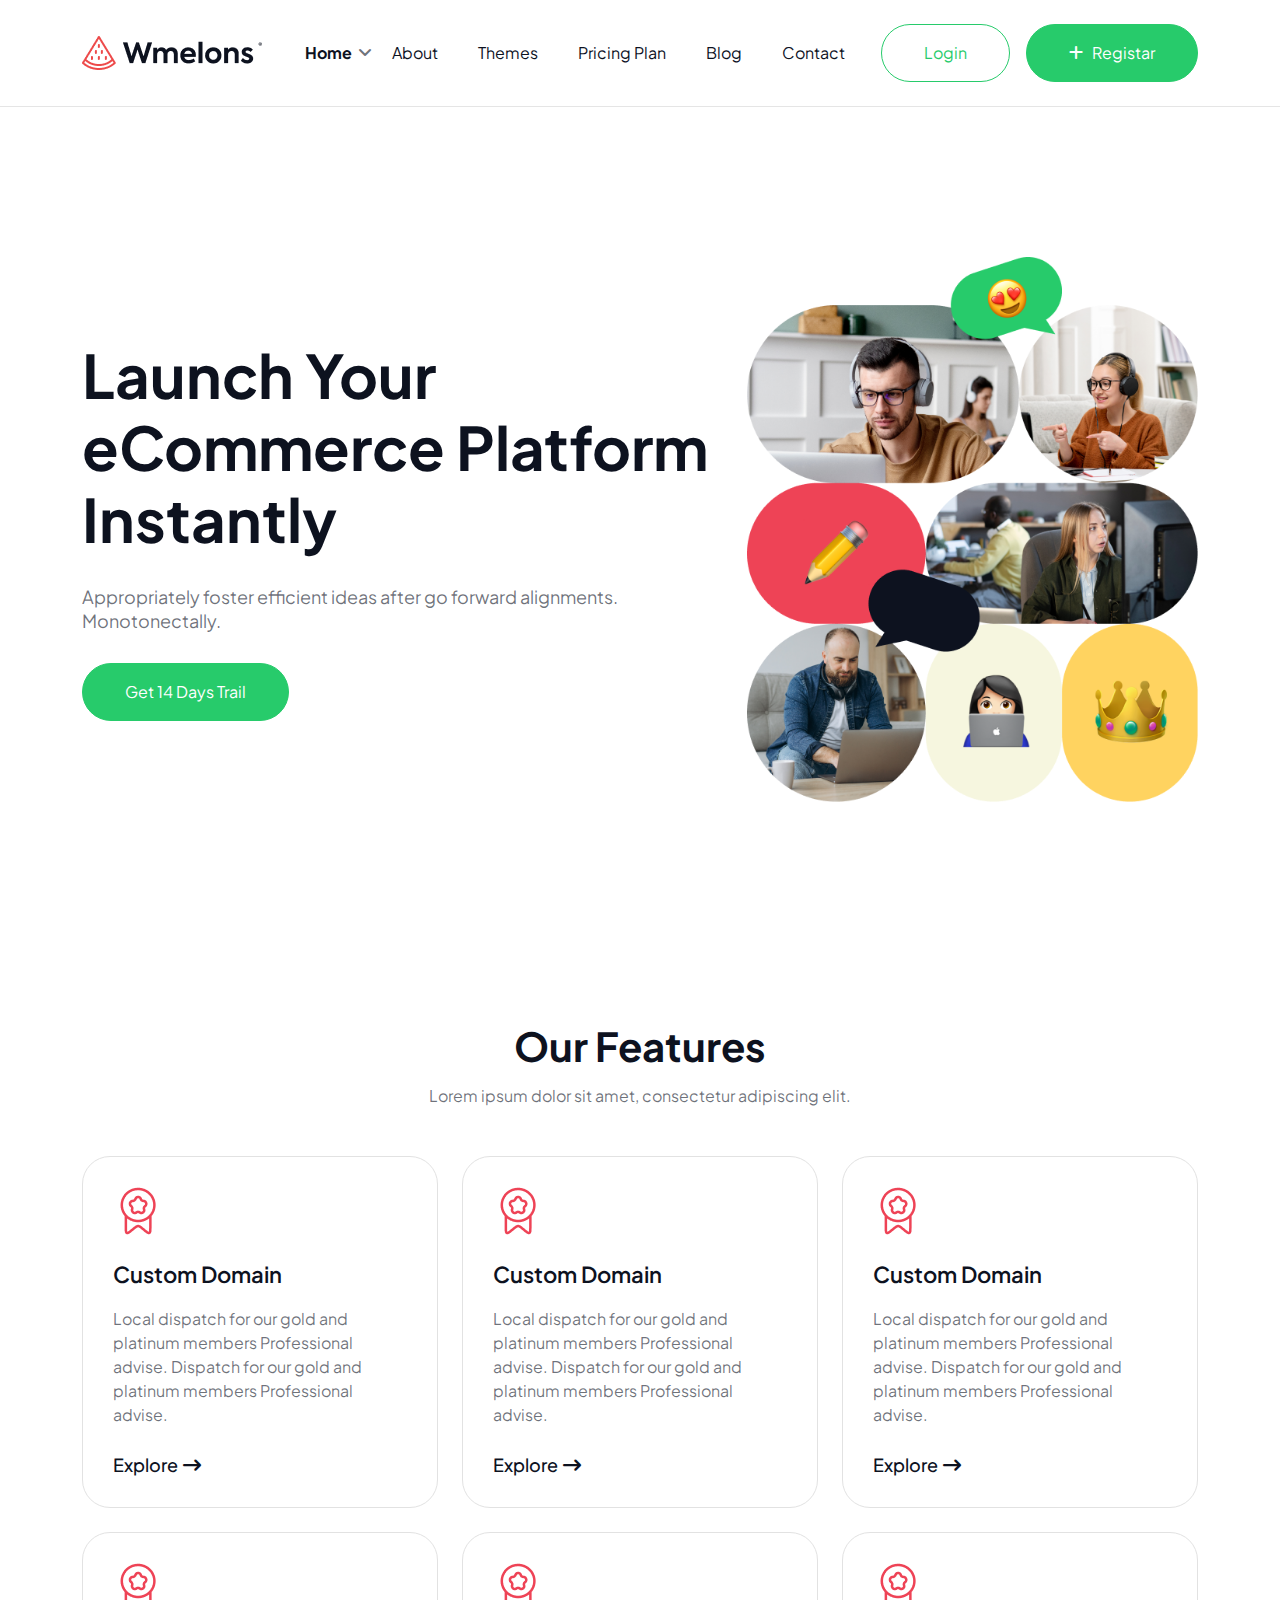
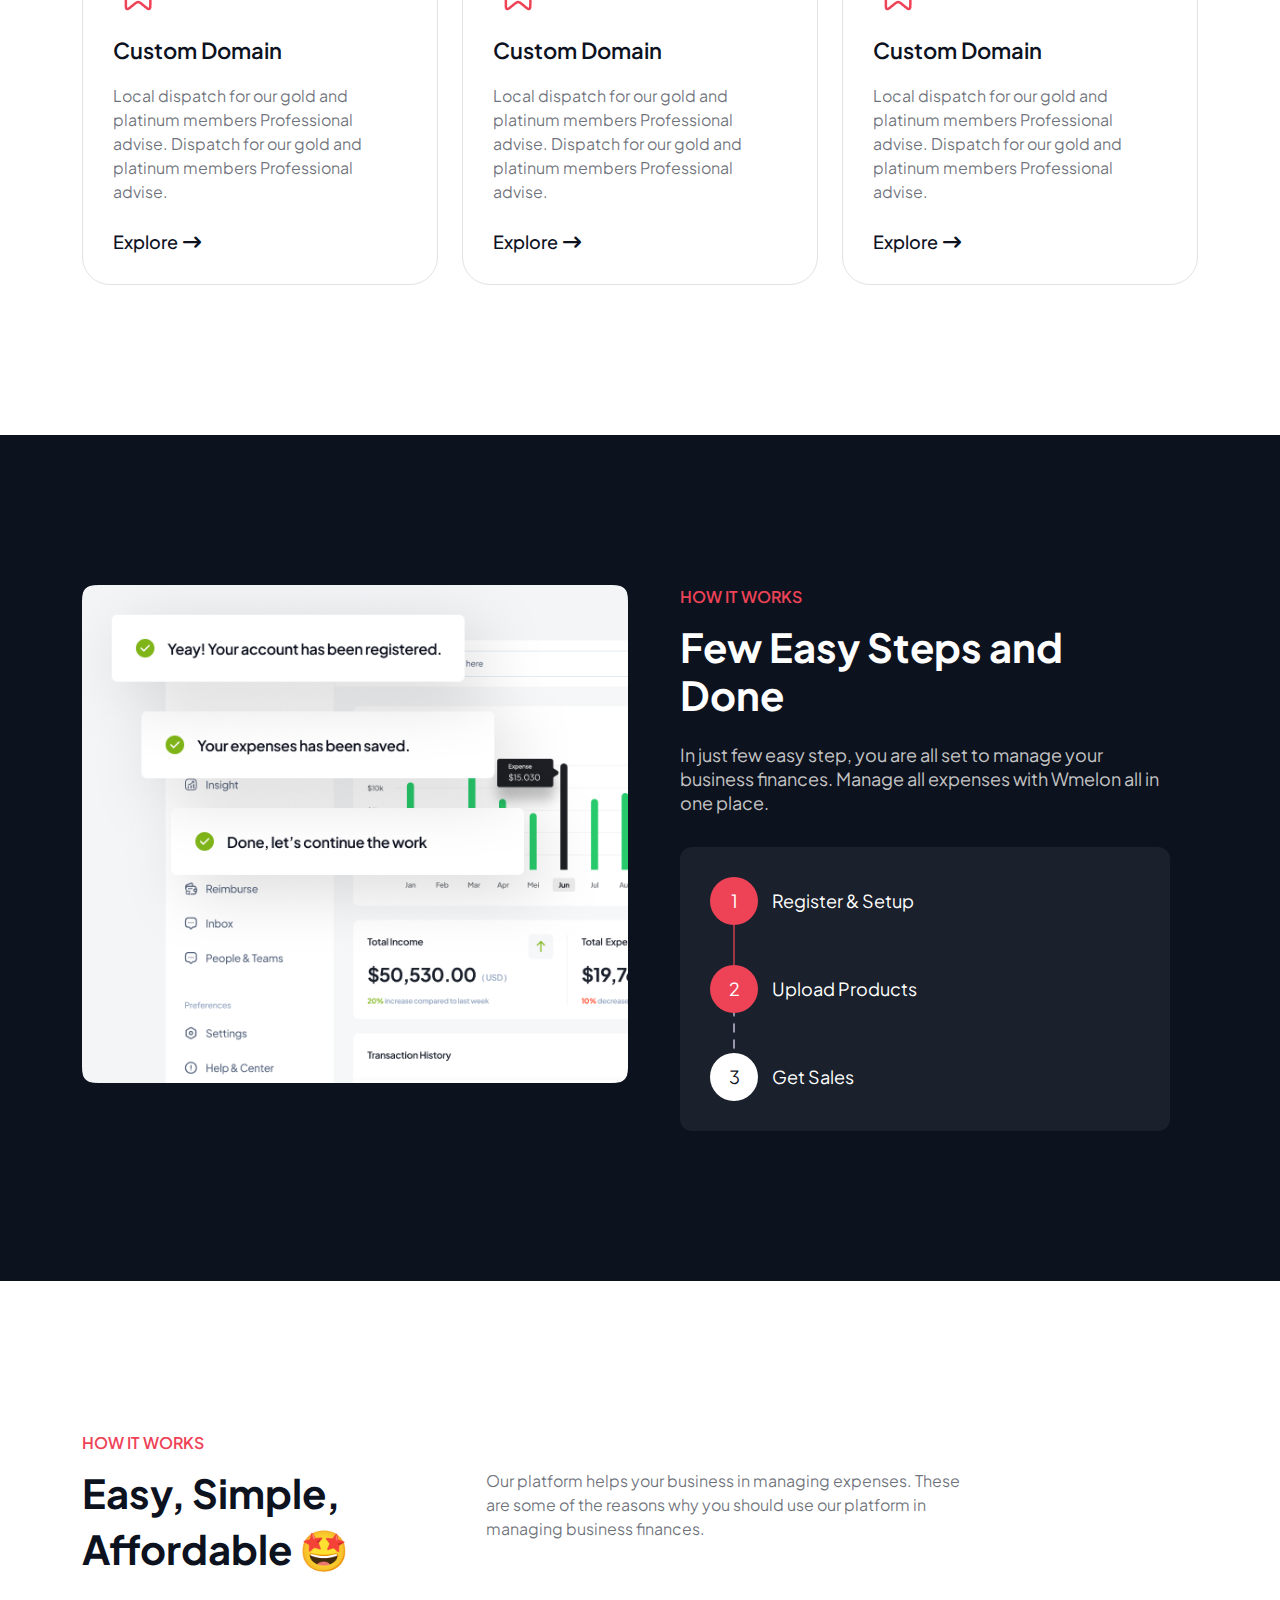
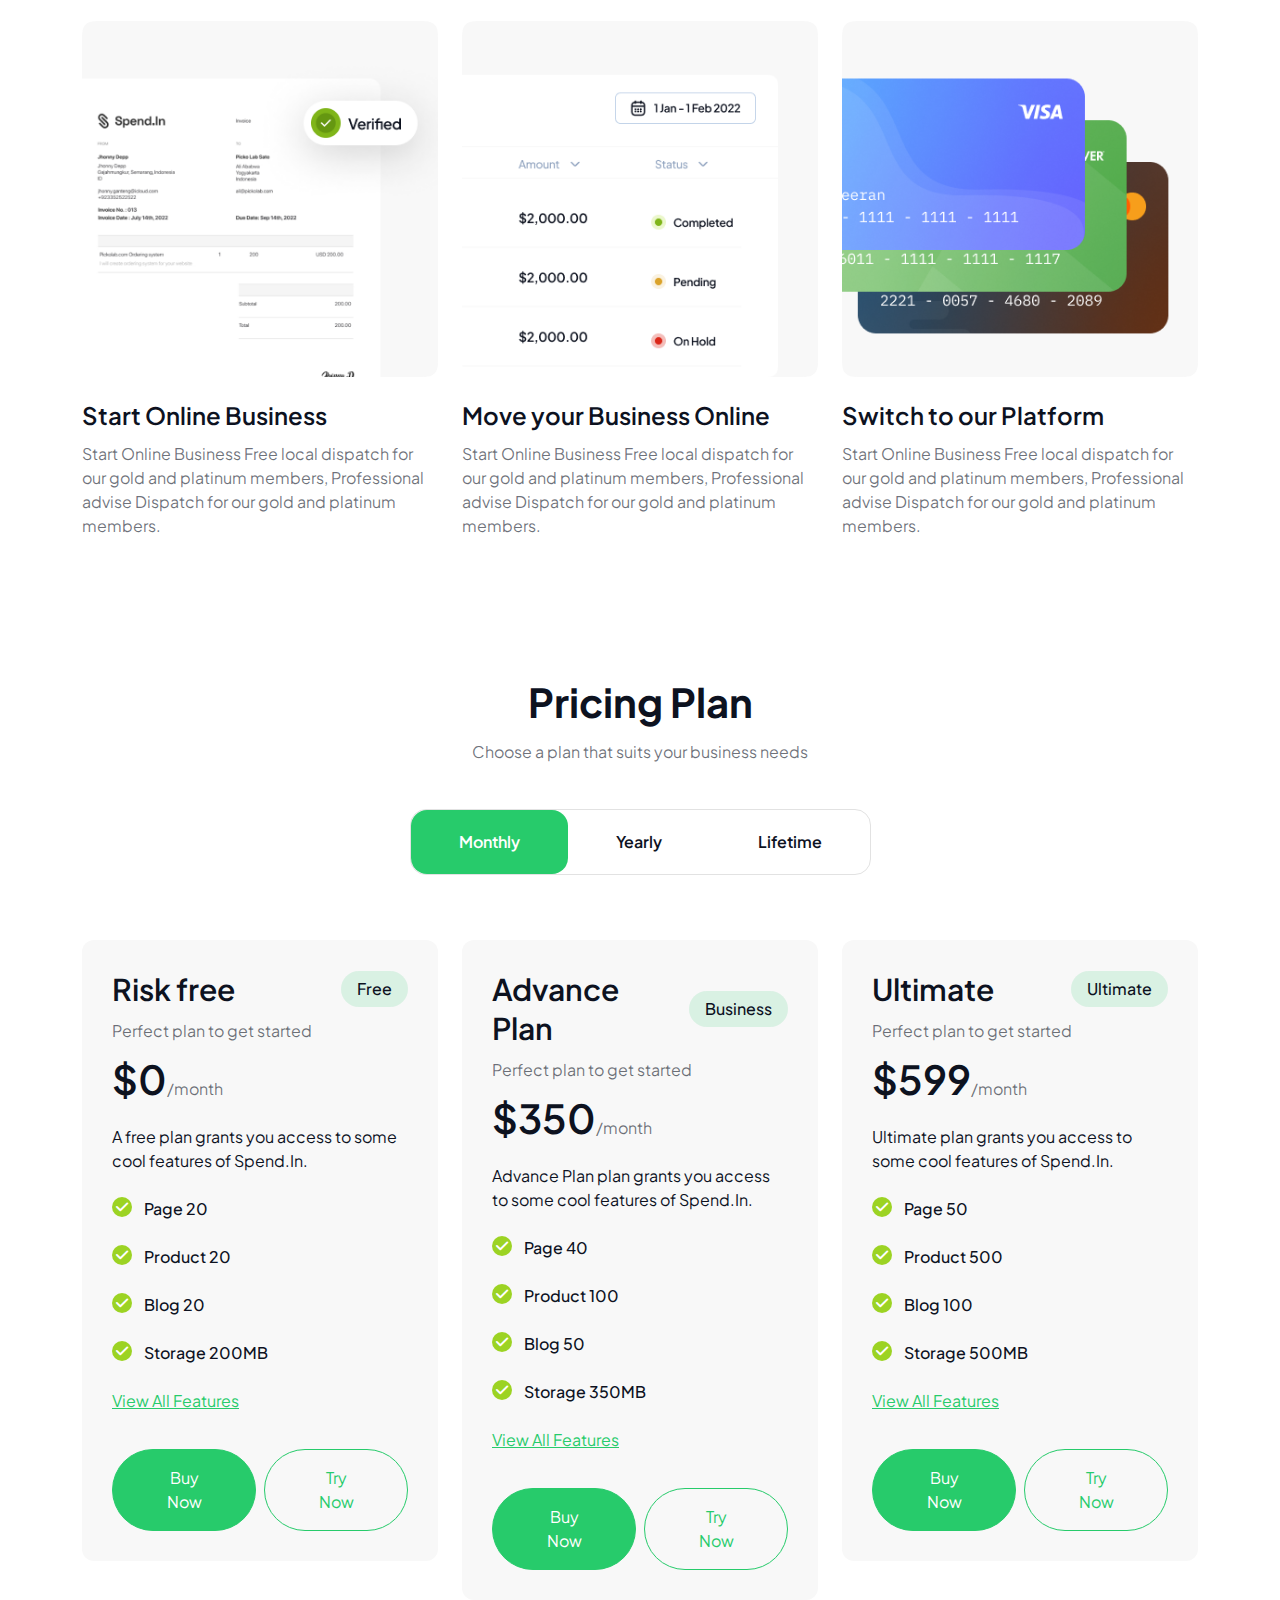
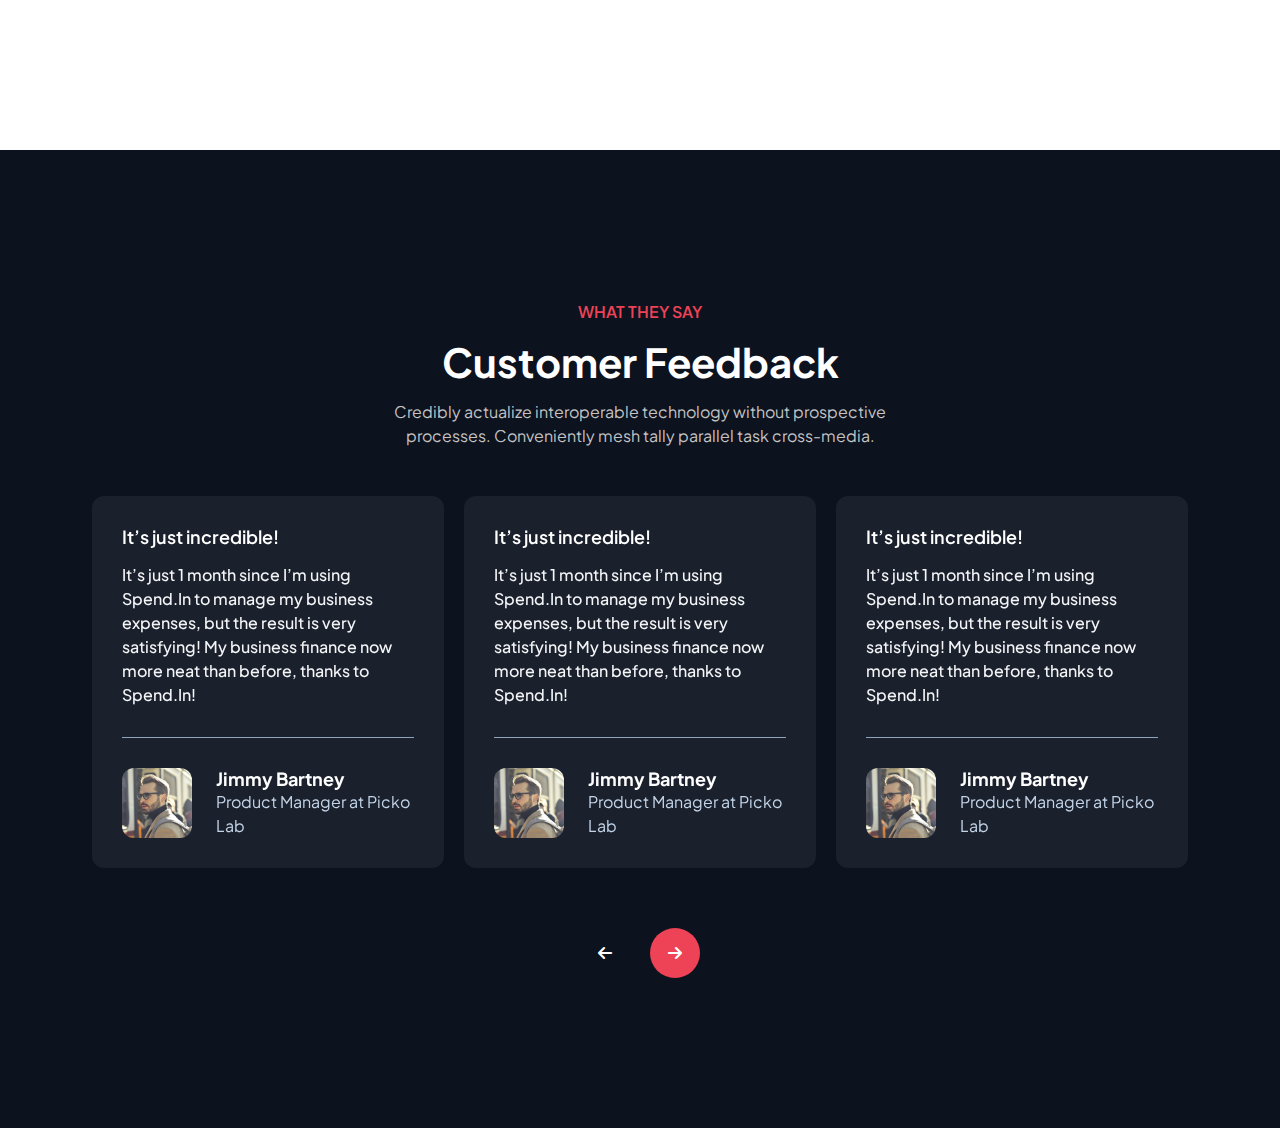
==== index.html @ 1a319421 "first commit" ====
<!DOCTYPE html>
<html lang="en">
<head>
    <meta charset="UTF-8">
    <meta name="viewport" content="width=device-width, initial-scale=1.0">
    <title>Wmelons</title>
    <link rel="shortcut icon" href="assets/images/favicon.png" type="image/x-icon">
    <!--Plugin file-->
    <link rel="stylesheet" href="./assets/css/plugin.css">
    <!-- Style Css File -->
    <link rel="stylesheet" href="./assets/css/style.css">
    <link rel="stylesheet" href="./assets/css/responsive.css">
</head>
<body>
    <header class="wmelons sticky-header">
        <nav class="navbar wmelons-navbar navbar-expand-lg">
            <div class="container custom-container gap-3">      
                <div class="logo-wraper">
                    <a href="javascript:void(0)" class="logo">
                        <img src="./assets/images/logo.png" alt="Wmelons">
                    </a>
                </div>
                <div class="responsive-mobile-menu ms-auto d-lg-none">
                    <button class="navbar-toggler bg-w" type="button" data-bs-toggle="collapse" data-bs-target="#listing-menu">
                        <span class="navbar-toggler-icon"></span>
                    </button>
                    <a href="javascript:void(0)" class="click-nav-right-icon">
                        <i class="fas fa-ellipsis-v"></i>
                    </a>
                </div>
                <div class="collapse navbar-collapse" id="listing-menu">
                    <ul class="navbar-nav ms-lg-auto mt-lg-0 text-center mt-5">
                        <li class="current-menu-item menu-item-has-children">
                            <a href="./index.html">Home</a>
                            <ul class="sub-menu">
                                <li class="">
                                    <a href="javascript:void(0)">Home1</a>
                                </li>
                                <li class="">
                                    <a href="javascript:void(0)">Home2</a>
                                </li>
                            </ul>
                        </li>             
                        <li class="">
                            <a href="./all-listing.html">About</a>
                        </li>
                        <li class="">
                            <a href="./single-blog.html">Themes</a>
                        </li>
                        <li class="">
                            <a href="./get-in-touch.html">Pricing Plan</a>
                        </li>
                        <li class="">
                            <a href="./get-in-touch.html">Blog</a>
                        </li>
                        <li class="">
                            <a href="./get-in-touch.html">Contact</a>
                        </li>
                    </ul>
                </div>
                <div class="navbar-right-content">
                    <div class="single-right-content">
                        <div class="navbar-right-flex d-flex gap-3">
                            <div class="navbar-right-btn-1">
                                <a href="./login.html" class="cmn-btn transparent-green-btn">Login</a>
                            </div>
                            <div class="navbar-right-btn-2">
                                <a href="./add-property.html" class="cmn-btn fill-btn"><span class="me-2"><i class="fa-solid fa-plus"></i></span>Registar</a>
                            </div>
                        </div>
                    </div>
                    <!-- <div class="after-login-content">
                        <div class="notification">
                            <svg width="24" height="24" viewBox="0 0 24 24" fill="none" xmlns="http://www.w3.org/2000/svg">
                                <path d="M12.0199 20.53C9.68987 20.53 7.35987 20.16 5.14987 19.42C4.30987 19.13 3.66987 18.54 3.38987 17.77C3.09987 17 3.19987 16.15 3.65987 15.39L4.80987 13.48C5.04987 13.08 5.26987 12.28 5.26987 11.81V8.92C5.26987 5.2 8.29987 2.17 12.0199 2.17C15.7399 2.17 18.7699 5.2 18.7699 8.92V11.81C18.7699 12.27 18.9899 13.08 19.2299 13.49L20.3699 15.39C20.7999 16.11 20.8799 16.98 20.5899 17.77C20.2999 18.56 19.6699 19.16 18.8799 19.42C16.6799 20.16 14.3499 20.53 12.0199 20.53ZM12.0199 3.67C9.12987 3.67 6.76987 6.02 6.76987 8.92V11.81C6.76987 12.54 6.46987 13.62 6.09987 14.25L4.94987 16.16C4.72987 16.53 4.66987 16.92 4.79987 17.25C4.91987 17.59 5.21987 17.85 5.62987 17.99C9.80987 19.39 14.2399 19.39 18.4199 17.99C18.7799 17.87 19.0599 17.6 19.1899 17.24C19.3199 16.88 19.2899 16.49 19.0899 16.16L17.9399 14.25C17.5599 13.6 17.2699 12.53 17.2699 11.8V8.92C17.2699 6.02 14.9199 3.67 12.0199 3.67Z" fill="#344054"/>
                                <path d="M13.8796 3.93999C13.8096 3.93999 13.7396 3.92999 13.6696 3.90999C13.3796 3.82999 13.0996 3.76999 12.8296 3.72999C11.9796 3.61999 11.1596 3.67999 10.3896 3.90999C10.1096 3.99999 9.80963 3.90999 9.61963 3.69999C9.42963 3.48999 9.36963 3.18999 9.47963 2.91999C9.88963 1.86999 10.8896 1.17999 12.0296 1.17999C13.1696 1.17999 14.1696 1.85999 14.5796 2.91999C14.6796 3.18999 14.6296 3.48999 14.4396 3.69999C14.2896 3.85999 14.0796 3.93999 13.8796 3.93999Z" fill="#344054"/>
                                <path d="M12.0195 22.81C11.0295 22.81 10.0695 22.41 9.36953 21.71C8.66953 21.01 8.26953 20.05 8.26953 19.06H9.76953C9.76953 19.65 10.0095 20.23 10.4295 20.65C10.8495 21.07 11.4295 21.31 12.0195 21.31C13.2595 21.31 14.2695 20.3 14.2695 19.06H15.7695C15.7695 21.13 14.0895 22.81 12.0195 22.81Z" fill="#344054"/>
                            </svg>
                        </div>
                        <div class="fevourite">
                            <svg width="22" height="20" viewBox="0 0 22 20" fill="none" xmlns="http://www.w3.org/2000/svg">
                                <path d="M11 19.65C10.69 19.65 10.39 19.61 10.14 19.52C6.32 18.21 0.25 13.56 0.25 6.69001C0.25 3.19001 3.08 0.350006 6.56 0.350006C8.25 0.350006 9.83 1.01001 11 2.19001C12.17 1.01001 13.75 0.350006 15.44 0.350006C18.92 0.350006 21.75 3.20001 21.75 6.69001C21.75 13.57 15.68 18.21 11.86 19.52C11.61 19.61 11.31 19.65 11 19.65ZM6.56 1.85001C3.91 1.85001 1.75 4.02001 1.75 6.69001C1.75 13.52 8.32 17.32 10.63 18.11C10.81 18.17 11.2 18.17 11.38 18.11C13.68 17.32 20.26 13.53 20.26 6.69001C20.26 4.02001 18.1 1.85001 15.45 1.85001C13.93 1.85001 12.52 2.56001 11.61 3.79001C11.33 4.17001 10.69 4.17001 10.41 3.79001C9.48 2.55001 8.08 1.85001 6.56 1.85001Z" fill="#344054"/>
                            </svg>                                
                        </div>
                        <div class="profile-part">
                            <div class="profile-img">
                                <img src="./assets/images/profile.png" alt="">
                            </div>
                            <div class="profile-item">
                                <div class="item"><a href="dashbord.html">Dashbord</a></div>
                                <div class="item"><a href="#/">Setting</a></div>
                                <div class="logout"><a href="#/">Log Out</a></div>
                            </div>
                        </div>
                        <div class="country-flag">
                            <img src="./assets/images/flag.png" alt="">
                        </div>
                    </div> -->
                </div>
            </div>
        </nav>
    </header>
    <!-- End of Header -->
    <!-- Banner Part -->
    <div class="wmelons banner sec-p-top sec-p-bot">
        <div class="container">
            <div class="row align-items-center">
                <div class="col-lg-7">
                    <div class="banner-text-part">
                        <h1 class="main-heading">Launch Your eCommerce Platform Instantly </h1>
                        <p class="pera">Appropriately foster efficient ideas after go forward alignments. Monotonectally.</p>
                        <a href="javascript:void(0)" class="cmn-btn fill-btn">Get 14 Days Trail</a>
                    </div>
                </div>
                <div class="col-lg-5">
                    <div class="banner-image">
                        <img src="./assets/images/banner-image.png" alt="banner-image">
                    </div>
                </div>
            </div>
        </div>
    </div>
    <!-- Our Features -->
    <div class="wmelons features sec-ph-top sec-p-bot">
        <div class="container">
            <div class="heading text-center">
                <h2 class="second-head">Our Features</h2>
                <p class="pera">Lorem ipsum dolor sit amet, consectetur adipiscing elit.</p>
            </div>
            <div class="features-body-wraper">
                <div class="row g-4 mt-4">
                    <div class="col-md-4">
                        <div class="single-features">
                            <div class="img">
                                <img src="./assets/images/feature-img.png" alt="Feature">
                            </div>
                            <div class="text">
                                <h5 class="feature-head">Custom Domain</h5>
                                <p class="feature-pera">Local dispatch for our gold and platinum members Professional advise. Dispatch for our gold and platinum members Professional advise.</p>
                            </div>
                            <div class="btn-wraper">
                                <a href="javascript:void(0)" class="explore-btn">Explore</a>
                                <span><i class="fa-solid fa-arrow-right-long"></i></span>
                            </div>
                        </div>
                    </div>
                    <div class="col-md-4">
                        <div class="single-features">
                            <div class="img">
                                <img src="./assets/images/feature-img.png" alt="Feature">
                            </div>
                            <div class="text">
                                <h5 class="feature-head">Custom Domain</h5>
                                <p class="feature-pera">Local dispatch for our gold and platinum members Professional advise. Dispatch for our gold and platinum members Professional advise.</p>
                            </div>
                            <div class="btn-wraper">
                                <a href="javascript:void(0)" class="explore-btn">Explore</a>
                                <span><i class="fa-solid fa-arrow-right-long"></i></span>
                            </div>
                        </div>
                    </div>
                    <div class="col-md-4">
                        <div class="single-features">
                            <div class="img">
                                <img src="./assets/images/feature-img.png" alt="Feature">
                            </div>
                            <div class="text">
                                <h5 class="feature-head">Custom Domain</h5>
                                <p class="feature-pera">Local dispatch for our gold and platinum members Professional advise. Dispatch for our gold and platinum members Professional advise.</p>
                            </div>
                            <div class="btn-wraper">
                                <a href="javascript:void(0)" class="explore-btn">Explore</a>
                                <span><i class="fa-solid fa-arrow-right-long"></i></span>
                            </div>
                        </div>
                    </div>
                    <div class="col-md-4">
                        <div class="single-features">
                            <div class="img">
                                <img src="./assets/images/feature-img.png" alt="Feature">
                            </div>
                            <div class="text">
                                <h5 class="feature-head">Custom Domain</h5>
                                <p class="feature-pera">Local dispatch for our gold and platinum members Professional advise. Dispatch for our gold and platinum members Professional advise.</p>
                            </div>
                            <div class="btn-wraper">
                                <a href="javascript:void(0)" class="explore-btn">Explore</a>
                                <span><i class="fa-solid fa-arrow-right-long"></i></span>
                            </div>
                        </div>
                    </div>
                    <div class="col-md-4">
                        <div class="single-features">
                            <div class="img">
                                <img src="./assets/images/feature-img.png" alt="Feature">
                            </div>
                            <div class="text">
                                <h5 class="feature-head">Custom Domain</h5>
                                <p class="feature-pera">Local dispatch for our gold and platinum members Professional advise. Dispatch for our gold and platinum members Professional advise.</p>
                            </div>
                            <div class="btn-wraper">
                                <a href="javascript:void(0)" class="explore-btn">Explore</a>
                                <span><i class="fa-solid fa-arrow-right-long"></i></span>
                            </div>
                        </div>
                    </div>
                    <div class="col-md-4">
                        <div class="single-features">
                            <div class="img">
                                <img src="./assets/images/feature-img.png" alt="Feature">
                            </div>
                            <div class="text">
                                <h5 class="feature-head">Custom Domain</h5>
                                <p class="feature-pera">Local dispatch for our gold and platinum members Professional advise. Dispatch for our gold and platinum members Professional advise.</p>
                            </div>
                            <div class="btn-wraper">
                                <a href="javascript:void(0)" class="explore-btn">Explore</a>
                                <span><i class="fa-solid fa-arrow-right-long"></i></span>
                            </div>
                        </div>
                    </div>
                </div>
            </div>
        </div>
    </div>
    <!-- How It Works -->
     <div class="easy-steps wmelons sec-p-top sec-p-bot black-bg">
        <div class="container">
            <div class="row g-4">
                <div class="col-md-6">
                    <div class="img-part">
                        <img src="./assets/images/easy-steps.png" alt="Easy Steps">
                    </div>
                </div>
                <div class="col-md-6">
                    <div class="easy-steps-wraper mx-md-auto">
                        <div class="heading-top-text">How It Works</div>
                        <h2 class="second-head">Few Easy Steps and Done</h2>
                        <p class="pera">In just few easy step, you are all set to manage your business finances. Manage all expenses with Wmelon  all in one place.</p>
                        <ul class="easy-steps">
                            <div class="line">
                                <img src="./assets/images/line.png" alt="line">
                            </div>
                            <li><span class="number">1</span> <span class="text">Register & Setup</span></li>
                            <li><span class="number">2</span> <span class="text">Upload Products</span></li>
                            <li><span class="number">3</span> <span class="text">Get Sales</span></li>
                        </ul>
                    </div>
                </div>
            </div>
        </div>
     </div>
     <!-- Why Use Wmelon -->
      <div class="why-use wmelons sec-p-top sec-ph-bot">
        <div class="container">
            <div class="heading-text">
                <div class="heading-top-text">How It Works</div>
                <div class="head-with-text">
                    <h2 class="second-head">Easy, Simple,<span class="mt-2 d-block"> Affordable 🤩 </span></h2>
                    <div class="pera">Our platform helps your business in managing expenses. These are some of the reasons why you should use our platform in managing business finances.</div>
                </div>
            </div>
            <div class="card-wraper">
                <div class="row g-4 mt-4">
                    <div class="col-md-4">
                        <div class="single-why-use-card">
                            <div class="img">
                                <img src="./assets/images/card1.png" alt="Why Use Wmelons">
                            </div>
                            <div class="text">
                                <h4 class="card-head"> Start Online Business</h4>
                                <p> Start Online Business Free local dispatch for our gold and platinum members, Professional advise Dispatch for our gold and platinum members.</p>
                            </div>
                        </div>
                    </div>
                    <div class="col-md-4">
                        <div class="single-why-use-card">
                            <div class="img">
                                <img src="./assets/images/card3.png" alt="Why Use Wmelons">
                            </div>
                            <div class="text">
                                <h4 class="card-head">Move your Business Online</h4>
                                <p> Start Online Business Free local dispatch for our gold and platinum members, Professional advise Dispatch for our gold and platinum members.</p>
                            </div>
                        </div>
                    </div>
                    <div class="col-md-4">
                        <div class="single-why-use-card">
                            <div class="img">
                                <img src="./assets/images/card2.png" alt="Why Use Wmelons">
                            </div>
                            <div class="text">
                                <h4 class="card-head"> Switch to our Platform</h4>
                                <p> Start Online Business Free local dispatch for our gold and platinum members, Professional advise Dispatch for our gold and platinum members.</p>
                            </div>
                        </div>
                    </div>
                </div>
            </div>
        </div>
      </div> 
      <!-- Pricing Plan -->
       <div class="wmelons pricing-plans sec-ph-top sec-p-bot">
        <div class="container">
            <h2 class="second-head text-center">Pricing Plan</h2>
            <p class="pera text-center">Choose a plan that suits your business needs</p>
            <div class="price-plans-wraper">
                <div class="price-plan-buttons nav nav-tabs">
                    <a href="javascript:void(0)" class="plan-btn fill nav-link active" data-bs-toggle="tab" data-bs-target="#monthly">Monthly</a>
                    <a href="javascript:void(0)" class="plan-btn nav-link" data-bs-toggle="tab" data-bs-target="#yearly">Yearly</a>
                    <a href="javascript:void(0)" class="plan-btn nav-link" data-bs-toggle="tab" data-bs-target="#lifetime">Lifetime</a>
                </div>
                <div class="price-single-plan-wraper tab-content">
                    <div class="monthly-wraper tab-pane fade show active" id="monthly">
                        <div class="row g-4">
                            <div class="col-md-4">
                                <div class="single-price-plan">
                                    <div class="plan-head">
                                        <h4 class="plan-title">Risk free</h4>
                                        <div class="badge">Free</div>
                                    </div>
                                    <p class="massage">Perfect plan to get started</p>
                                    <div class="price"><span>&dollar;0</span>/month</div>
                                    <div class="plan-body">
                                        <p>A free plan grants you access to some cool features of Spend.In.</p>
                                        <ul class="plan-list">
                                            <li>Page 20</li>
                                            <li>Product 20</li>
                                            <li>Blog 20</li>
                                            <li>Storage 200MB</li>
                                        </ul>
                                        <div class="view-all-features">
                                            <a href="javascript:void(0)">View All Features</a>
                                        </div>
                                    </div>
                                    <div class="plan-foot-btn-wraper d-flex gap-2 justify-content-between ">
                                        <a href="javascript:void(0)" class="cmn-btn fill-btn flex-1">Buy Now</a>
                                        <a href="javascript:void(0)" class="cmn-btn transparent-green-btn flex-1">Try Now</a>
                                    </div>
                                </div>
                            </div>
                            <div class="col-md-4">
                                <div class="single-price-plan">
                                    <div class="plan-head">
                                        <h4 class="plan-title">Advance Plan</h4>
                                        <div class="badge">Business</div>
                                    </div>
                                    <p class="massage">Perfect plan to get started</p>
                                    <div class="price"><span>&dollar;350</span>/month</div>
                                    <div class="plan-body">
                                        <p> Advance Plan  plan grants you access to some cool features of Spend.In.</p>
                                        <ul class="plan-list">
                                            <li>Page 40</li>
                                            <li>Product 100</li>
                                            <li>Blog 50</li>
                                            <li>Storage 350MB</li>
                                        </ul>
                                        <div class="view-all-features">
                                            <a href="javascript:void(0)">View All Features</a>
                                        </div>
                                    </div>
                                    <div class="plan-foot-btn-wraper d-flex gap-2 justify-content-between ">
                                        <a href="javascript:void(0)" class="cmn-btn fill-btn flex-1">Buy Now</a>
                                        <a href="javascript:void(0)" class="cmn-btn transparent-green-btn flex-1">Try Now</a>
                                    </div>
                                </div>
                            </div>
                            <div class="col-md-4">
                                <div class="single-price-plan">
                                    <div class="plan-head">
                                        <h4 class="plan-title">Ultimate</h4>
                                        <div class="badge">Ultimate</div>
                                    </div>
                                    <p class="massage">Perfect plan to get started</p>
                                    <div class="price"><span>&dollar;599</span>/month</div>
                                    <div class="plan-body">
                                        <p>Ultimate plan grants you access to some cool features of Spend.In.</p>
                                        <ul class="plan-list">
                                            <li>Page 50</li>
                                            <li>Product 500</li>
                                            <li>Blog 100</li>
                                            <li>Storage 500MB</li>
                                        </ul>
                                        <div class="view-all-features">
                                            <a href="javascript:void(0)">View All Features</a>
                                        </div>
                                    </div>
                                    <div class="plan-foot-btn-wraper d-flex gap-2 justify-content-between ">
                                        <a href="javascript:void(0)" class="cmn-btn fill-btn flex-1">Buy Now</a>
                                        <a href="javascript:void(0)" class="cmn-btn transparent-green-btn flex-1">Try Now</a>
                                    </div>
                                </div>
                            </div>
                        </div>
                    </div>
                    <div class="monthly-wraper tab-pane fade" id="yearly">
                        <div class="row g-4">
                            <div class="col-md-4">
                                <div class="single-price-plan">
                                    <div class="plan-head">
                                        <h4 class="plan-title">Risk free</h4>
                                        <div class="badge">Free</div>
                                    </div>
                                    <p class="massage">Perfect plan to get started</p>
                                    <div class="price"><span>&dollar;0</span>/month</div>
                                    <div class="plan-body">
                                        <p>A free plan grants you access to some cool features of Spend.In.</p>
                                        <ul class="plan-list">
                                            <li>Page 20</li>
                                            <li>Product 20</li>
                                            <li>Blog 20</li>
                                            <li>Storage 200MB</li>
                                        </ul>
                                        <div class="view-all-features">
                                            <a href="javascript:void(0)">View All Features</a>
                                        </div>
                                    </div>
                                    <div class="plan-foot-btn-wraper d-flex gap-2 justify-content-between ">
                                        <a href="javascript:void(0)" class="cmn-btn fill-btn flex-1">Buy Now</a>
                                        <a href="javascript:void(0)" class="cmn-btn transparent-green-btn flex-1">Try Now</a>
                                    </div>
                                </div>
                            </div>
                            <div class="col-md-4">
                                <div class="single-price-plan">
                                    <div class="plan-head">
                                        <h4 class="plan-title">Advance Plan</h4>
                                        <div class="badge">Business</div>
                                    </div>
                                    <p class="massage">Perfect plan to get started</p>
                                    <div class="price"><span>&dollar;350</span>/month</div>
                                    <div class="plan-body">
                                        <p> Advance Plan  plan grants you access to some cool features of Spend.In.</p>
                                        <ul class="plan-list">
                                            <li>Page 40</li>
                                            <li>Product 100</li>
                                            <li>Blog 50</li>
                                            <li>Storage 350MB</li>
                                        </ul>
                                        <div class="view-all-features">
                                            <a href="javascript:void(0)">View All Features</a>
                                        </div>
                                    </div>
                                    <div class="plan-foot-btn-wraper d-flex gap-2 justify-content-between ">
                                        <a href="javascript:void(0)" class="cmn-btn fill-btn flex-1">Buy Now</a>
                                        <a href="javascript:void(0)" class="cmn-btn transparent-green-btn flex-1">Try Now</a>
                                    </div>
                                </div>
                            </div>
                            <div class="col-md-4">
                                <div class="single-price-plan">
                                    <div class="plan-head">
                                        <h4 class="plan-title">Ultimate</h4>
                                        <div class="badge">Ultimate</div>
                                    </div>
                                    <p class="massage">Perfect plan to get started</p>
                                    <div class="price"><span>&dollar;599</span>/month</div>
                                    <div class="plan-body">
                                        <p>Ultimate plan grants you access to some cool features of Spend.In.</p>
                                        <ul class="plan-list">
                                            <li>Page 50</li>
                                            <li>Product 500</li>
                                            <li>Blog 100</li>
                                            <li>Storage 500MB</li>
                                        </ul>
                                        <div class="view-all-features">
                                            <a href="javascript:void(0)">View All Features</a>
                                        </div>
                                    </div>
                                    <div class="plan-foot-btn-wraper d-flex gap-2 justify-content-between ">
                                        <a href="javascript:void(0)" class="cmn-btn fill-btn flex-1">Buy Now</a>
                                        <a href="javascript:void(0)" class="cmn-btn transparent-green-btn flex-1">Try Now</a>
                                    </div>
                                </div>
                            </div>
                        </div>
                    </div>
                    <div class="monthly-wraper tab-pane fade" id="lifetime">
                        <div class="row g-4">
                            <div class="col-md-4">
                                <div class="single-price-plan">
                                    <div class="plan-head">
                                        <h4 class="plan-title">Risk free</h4>
                                        <div class="badge">Free</div>
                                    </div>
                                    <p class="massage">Perfect plan to get started</p>
                                    <div class="price"><span>&dollar;0</span>/month</div>
                                    <div class="plan-body">
                                        <p>A free plan grants you access to some cool features of Spend.In.</p>
                                        <ul class="plan-list">
                                            <li>Page 20</li>
                                            <li>Product 20</li>
                                            <li>Blog 20</li>
                                            <li>Storage 200MB</li>
                                        </ul>
                                        <div class="view-all-features">
                                            <a href="javascript:void(0)">View All Features</a>
                                        </div>
                                    </div>
                                    <div class="plan-foot-btn-wraper d-flex gap-2 justify-content-between ">
                                        <a href="javascript:void(0)" class="cmn-btn fill-btn flex-1">Buy Now</a>
                                        <a href="javascript:void(0)" class="cmn-btn transparent-green-btn flex-1">Try Now</a>
                                    </div>
                                </div>
                            </div>
                            <div class="col-md-4">
                                <div class="single-price-plan">
                                    <div class="plan-head">
                                        <h4 class="plan-title">Advance Plan</h4>
                                        <div class="badge">Business</div>
                                    </div>
                                    <p class="massage">Perfect plan to get started</p>
                                    <div class="price"><span>&dollar;350</span>/month</div>
                                    <div class="plan-body">
                                        <p> Advance Plan  plan grants you access to some cool features of Spend.In.</p>
                                        <ul class="plan-list">
                                            <li>Page 40</li>
                                            <li>Product 100</li>
                                            <li>Blog 50</li>
                                            <li>Storage 350MB</li>
                                        </ul>
                                        <div class="view-all-features">
                                            <a href="javascript:void(0)">View All Features</a>
                                        </div>
                                    </div>
                                    <div class="plan-foot-btn-wraper d-flex gap-2 justify-content-between ">
                                        <a href="javascript:void(0)" class="cmn-btn fill-btn flex-1">Buy Now</a>
                                        <a href="javascript:void(0)" class="cmn-btn transparent-green-btn flex-1">Try Now</a>
                                    </div>
                                </div>
                            </div>
                            <div class="col-md-4">
                                <div class="single-price-plan">
                                    <div class="plan-head">
                                        <h4 class="plan-title">Ultimate</h4>
                                        <div class="badge">Ultimate</div>
                                    </div>
                                    <p class="massage">Perfect plan to get started</p>
                                    <div class="price"><span>&dollar;599</span>/month</div>
                                    <div class="plan-body">
                                        <p>Ultimate plan grants you access to some cool features of Spend.In.</p>
                                        <ul class="plan-list">
                                            <li>Page 50</li>
                                            <li>Product 500</li>
                                            <li>Blog 100</li>
                                            <li>Storage 500MB</li>
                                        </ul>
                                        <div class="view-all-features">
                                            <a href="javascript:void(0)">View All Features</a>
                                        </div>
                                    </div>
                                    <div class="plan-foot-btn-wraper d-flex gap-2 justify-content-between ">
                                        <a href="javascript:void(0)" class="cmn-btn fill-btn flex-1">Buy Now</a>
                                        <a href="javascript:void(0)" class="cmn-btn transparent-green-btn flex-1">Try Now</a>
                                    </div>
                                </div>
                            </div>
                        </div>
                    </div>
                </div>
            </div>
        </div>
       </div>
       <!-- Customer Feedback -->
       <div class="wmelons customer-feedback sec-p-top sec-p-bot black-bg">
        <div class="container">
            <div class="customer-feedback-head text-center mx-auto">
                <div class="heading-top-text">What they say</div>
                <h2 class="second-head">Customer Feedback</h2>
                <p class="pera">Credibly actualize interoperable technology without prospective processes. Conveniently mesh tally parallel task cross-media.
                </p>
            </div>
            <div class="feedback-wraper d-flex gap-3 mt-5 global-slick-init" data-slidestoshow="3" data-slidetoscroll="3" data-autoplay="5000" data-infinite="true" data-speed="2000" data-arrows="true" data-appendarrows=".arrow-icons" data-prevarrow="<div class='prev-icon'><i class='fa-solid fa-arrow-left'></i></div>" data-nextarrow="<div class='next-icon'><i class='fa-solid fa-arrow-right'></i></div>">
                <div class="single-feedback flex-1">
                    <h5 class="title">It’s just incredible!</h5>
                    <div class="pera">It’s just 1 month since I’m using Spend.In to manage my business expenses, but the result is very satisfying! My business finance now more neat than before, thanks to Spend.In!</div>
                    <div class="devider"></div>
                    <div class="auther">
                        <div class="img">
                            <img src="./assets/images/feedback-auther-1.png" alt="">
                        </div>
                        <div class="text">
                            <h3 class="name">Jimmy Bartney</h3>
                            <div class="post">Product Manager at Picko Lab</div>
                        </div>
                    </div>
                </div>
                <div class="single-feedback flex-1">
                    <h5 class="title">It’s just incredible!</h5>
                    <div class="pera">It’s just 1 month since I’m using Spend.In to manage my business expenses, but the result is very satisfying! My business finance now more neat than before, thanks to Spend.In!</div>
                    <div class="devider"></div>
                    <div class="auther">
                        <div class="img">
                            <img src="./assets/images/feedback-auther-1.png" alt="">
                        </div>
                        <div class="text">
                            <h3 class="name">Jimmy Bartney</h3>
                            <div class="post">Product Manager at Picko Lab</div>
                        </div>
                    </div>
                </div>
                <div class="single-feedback flex-1">
                    <h5 class="title">It’s just incredible!</h5>
                    <div class="pera">It’s just 1 month since I’m using Spend.In to manage my business expenses, but the result is very satisfying! My business finance now more neat than before, thanks to Spend.In!</div>
                    <div class="devider"></div>
                    <div class="auther">
                        <div class="img">
                            <img src="./assets/images/feedback-auther-1.png" alt="">
                        </div>
                        <div class="text">
                            <h3 class="name">Jimmy Bartney</h3>
                            <div class="post">Product Manager at Picko Lab</div>
                        </div>
                    </div>
                </div>
                <div class="single-feedback flex-1">
                    <h5 class="title">It’s just incredible!</h5>
                    <div class="pera">It’s just 1 month since I’m using Spend.In to manage my business expenses, but the result is very satisfying! My business finance now more neat than before, thanks to Spend.In!</div>
                    <div class="devider"></div>
                    <div class="auther">
                        <div class="img">
                            <img src="./assets/images/feedback-auther-1.png" alt="">
                        </div>
                        <div class="text">
                            <h3 class="name">Jimmy Bartney</h3>
                            <div class="post">Product Manager at Picko Lab</div>
                        </div>
                    </div>
                </div>
            </div>
            <div class="arrow-icons"></div>
        </div>
       </div>
       <!--Footer Part-->
    <!-- <footer class="footer-area pt-50">
        <div class="custom-container">
            <div class="footer-area-wraper">
                <div class="row footer-area-top pb-50">
                    <div class="col-xl-3 col-sm-6 col-12">
                        <div class="footer-widget widget">
                           <div class="footer-content-logo">
                                <a href="javascript:void(0)"><img src="./assets/images/xproperties.png" alt="xproperties"></a>
                           </div> 
                           <div class="footer-widget-inner mt-5">
                                <ul class="ps-2">
                                    <li class="mb-3"><i class="fa-solid fa-phone"></i><span class="ms-3">(629) 555-0129</span></li>
                                    <li class="mb-3"><i class="fa-solid fa-envelope"></i><span class="ms-3">bill.sanders@example.com</span></li>
                                    <li><i class="fa-solid fa-location-dot"></i><span class="ms-3">8502 Preston Rd. Inglewood, Maine</span></li>
                                </ul>
                           </div>
                        </div>
                    </div>
                    <div class="col-xl-2 col-sm-3 col-6">
                        <div class="cities text-links footer-widget widget">
                            <h4 class="fourth-heading footer-widget-title">Cities</h4>
                                <ul>
                                    <li><a href="javascript:void(0)">New York</a></li>
                                    <li><a href="javascript:void(0)">San Fransisco</a></li>
                                    <li><a href="javascript:void(0)">Florida</a></li>
                                    <li><a href="javascript:void(0)">Washington</a></li>
                                    <li><a href="javascript:void(0)">Alabama</a></li>
                                    <li><a href="javascript:void(0)">North Carolina</a></li>
                                </ul>
                        </div>
                    </div>
                    <div class="col-xl-2 col-sm-3 col-6">
                        <div class="categories text-links footer-widget widget">
                            <h4 class="fourth-heading footer-widget-title">Categories</h4>
                            <ul>
                                <li><a href="javascript:void(0)">House</a></li>
                                <li><a href="javascript:void(0)">Apartments</a></li>
                                <li><a href="javascript:void(0)">Hotels</a></li>
                                <li><a href="javascript:void(0)">Office</a></li>
                                <li><a href="javascript:void(0)">Store</a></li>
                                <li><a href="javascript:void(0)">Warehouse</a></li>
                            </ul>
                        </div>
                    </div>
                    <div class="col-xl-2 col-sm-6 col-6">
                        <div class="about text-links footer-widget widget">
                            <h4 class="fourth-heading footer-widget-title">About</h4>
                            <ul>
                                <li><a href="javascript:void(0)">About us</a></li>
                                <li><a href="javascript:void(0)">About us</a></li>
                                <li><a href="javascript:void(0)">Faq</a></li>
                                <li><a href="javascript:void(0)">Contact</a></li>
                                <li><a href="javascript:void(0)">Terms & Conditions</a></li>
                                <li><a href="javascript:void(0)">Privacy Policy</a></li>
                            </ul>
                        </div>
                    </div>
                    <div class="col-xl-3 col-sm-6 col-12">
                        <div class="subscribe footer-widget widget mt-3">
                            <h4 class="fourth-heading footer-widget-title">Subscribe to our newsletter</h4>
                            <form action="#" method="get" class="footer-widget-form">
                                <div class="footer-input mb-4">
                                    <input type="email" name="email" id="email" placeholder="Email">
                                </div>
                                <button footer-widget widget class="cmn-btn submit-btn ">Submit</button>
                            </form>
                        </div>
                    </div>
                </div>
                <div class="devider"></div>
                <div class="copyright-area pt-50 pb-50 d-flex justify-content-between">
                    <ul class="social-link d-flex">
                        <li class="me-3"><a href="javascript:void(0)"><svg width="24" height="24" viewBox="0 0 24 24" fill="none" xmlns="http://www.w3.org/2000/svg">
                            <g clip-path="url(#clip0_265_18612)">
                            <path d="M14 9.3V12.2H16.6C16.8 12.2 16.9 12.4 16.9 12.6L16.5 14.5C16.5 14.6 16.3 14.7 16.2 14.7H14V22H11V14.8H9.3C9.1 14.8 9 14.7 9 14.5V12.6C9 12.4 9.1 12.3 9.3 12.3H11V9C11 7.3 12.3 6 14 6H16.7C16.9 6 17 6.1 17 6.3V8.7C17 8.9 16.9 9 16.7 9H14.3C14.1 9 14 9.1 14 9.3Z" stroke="#667085" stroke-miterlimit="10" stroke-linecap="round"/>
                            <path d="M15 22H9C4 22 2 20 2 15V9C2 4 4 2 9 2H15C20 2 22 4 22 9V15C22 20 20 22 15 22Z" stroke="#667085" stroke-linecap="round" stroke-linejoin="round"/>
                            </g>
                            <defs>
                            <clipPath id="clip0_265_18612">
                            <rect width="24" height="24" fill="white"/>
                            </clipPath>
                            </defs>
                            </svg></a></li>
                        <li class="me-3"><a href="javascript:void(0)"><svg width="24" height="24" viewBox="0 0 24 24" fill="none" xmlns="http://www.w3.org/2000/svg">
                            <g clip-path="url(#clip0_265_18613)">
                            <path d="M17 20H7C4 20 2 18 2 15V9C2 6 4 4 7 4H17C20 4 22 6 22 9V15C22 18 20 20 17 20Z" stroke="#667085" stroke-miterlimit="10" stroke-linecap="round" stroke-linejoin="round"/>
                            <path d="M11.4 9.49981L13.9 10.9998C14.8 11.5998 14.8 12.4998 13.9 13.0998L11.4 14.5998C10.4 15.1998 9.59998 14.6998 9.59998 13.5998V10.5998C9.59998 9.29981 10.4 8.89981 11.4 9.49981Z" stroke="#667085" stroke-miterlimit="10" stroke-linecap="round" stroke-linejoin="round"/>
                            </g>
                            <defs>
                            <clipPath id="clip0_265_18613">
                            <rect width="24" height="24" fill="white"/>
                            </clipPath>
                            </defs>
                            </svg></a></li>
                        <li><a href="javascript:void(0)"><svg width="24" height="24" viewBox="0 0 24 24" fill="none" xmlns="http://www.w3.org/2000/svg">
                            <g clip-path="url(#clip0_265_18614)">
                            <path d="M6.9 20.6C8.4 21.5 10.2 22 12 22C17.5 22 22 17.5 22 12C22 6.5 17.5 2 12 2C6.5 2 2 6.5 2 12C2 13.8 2.5 15.5 3.3 17L2.44044 20.306C2.24572 21.0549 2.93892 21.7317 3.68299 21.5191L6.9 20.6Z" stroke="#667085" stroke-miterlimit="10" stroke-linecap="round" stroke-linejoin="round"/>
                            <path d="M16.5 14.8485C16.5 15.0105 16.4639 15.177 16.3873 15.339C16.3107 15.501 16.2116 15.654 16.0809 15.798C15.86 16.041 15.6167 16.2165 15.3418 16.329C15.0714 16.4415 14.7784 16.5 14.4629 16.5C14.0033 16.5 13.512 16.392 12.9937 16.1715C12.4755 15.951 11.9572 15.654 11.4434 15.2805C10.9251 14.9025 10.4339 14.484 9.9652 14.0205C9.501 13.5525 9.08187 13.062 8.70781 12.549C8.33826 12.036 8.04081 11.523 7.82449 11.0145C7.60816 10.5015 7.5 10.011 7.5 9.543C7.5 9.237 7.55408 8.9445 7.66224 8.6745C7.77041 8.4 7.94166 8.148 8.18052 7.923C8.46895 7.6395 8.78443 7.5 9.11793 7.5C9.24412 7.5 9.37031 7.527 9.48297 7.581C9.60015 7.635 9.70381 7.716 9.78493 7.833L10.8305 9.3045C10.9116 9.417 10.9702 9.5205 11.0108 9.6195C11.0513 9.714 11.0739 9.8085 11.0739 9.894C11.0739 10.002 11.0423 10.11 10.9792 10.2135C10.9206 10.317 10.835 10.425 10.7268 10.533L10.3843 10.8885C10.3348 10.938 10.3122 10.9965 10.3122 11.0685C10.3122 11.1045 10.3167 11.136 10.3257 11.172C10.3393 11.208 10.3528 11.235 10.3618 11.262C10.4429 11.4105 10.5826 11.604 10.7809 11.838C10.9837 12.072 11.2 12.3105 11.4344 12.549C11.6778 12.7875 11.9121 13.008 12.151 13.2105C12.3853 13.4085 12.5791 13.5435 12.7323 13.6245C12.7549 13.6335 12.7819 13.647 12.8135 13.6605C12.8495 13.674 12.8856 13.6785 12.9261 13.6785C13.0028 13.6785 13.0613 13.6515 13.1109 13.602L13.4534 13.2645C13.5661 13.152 13.6743 13.0665 13.7779 13.0125C13.8816 12.9495 13.9852 12.918 14.0979 12.918C14.1835 12.918 14.2737 12.936 14.3728 12.9765C14.472 13.017 14.5756 13.0755 14.6883 13.152L16.18 14.2095C16.2972 14.2905 16.3783 14.385 16.4279 14.4975C16.473 14.61 16.5 14.7225 16.5 14.8485Z" stroke="#667085" stroke-miterlimit="10"/>
                            </g>
                            <defs>
                            <clipPath id="clip0_265_18614">
                            <rect width="24" height="24" fill="white"/>
                            </clipPath>
                            </defs>
                            </svg>
                        </a></li>
                    </ul>
                    <div class="text">&copy 2000-2024, <a href="javascript:void(0)">Xproperty</a> All Right Reserved</div>
                </div>
            </div>
        </div>
    </footer> -->
    <!-- Plugin JS -->
    <script src="./assets/js/plugin.js"></script>
     <!--Main JS-->
    <script src="./assets/js/main.js"></script>
</body>
</html>
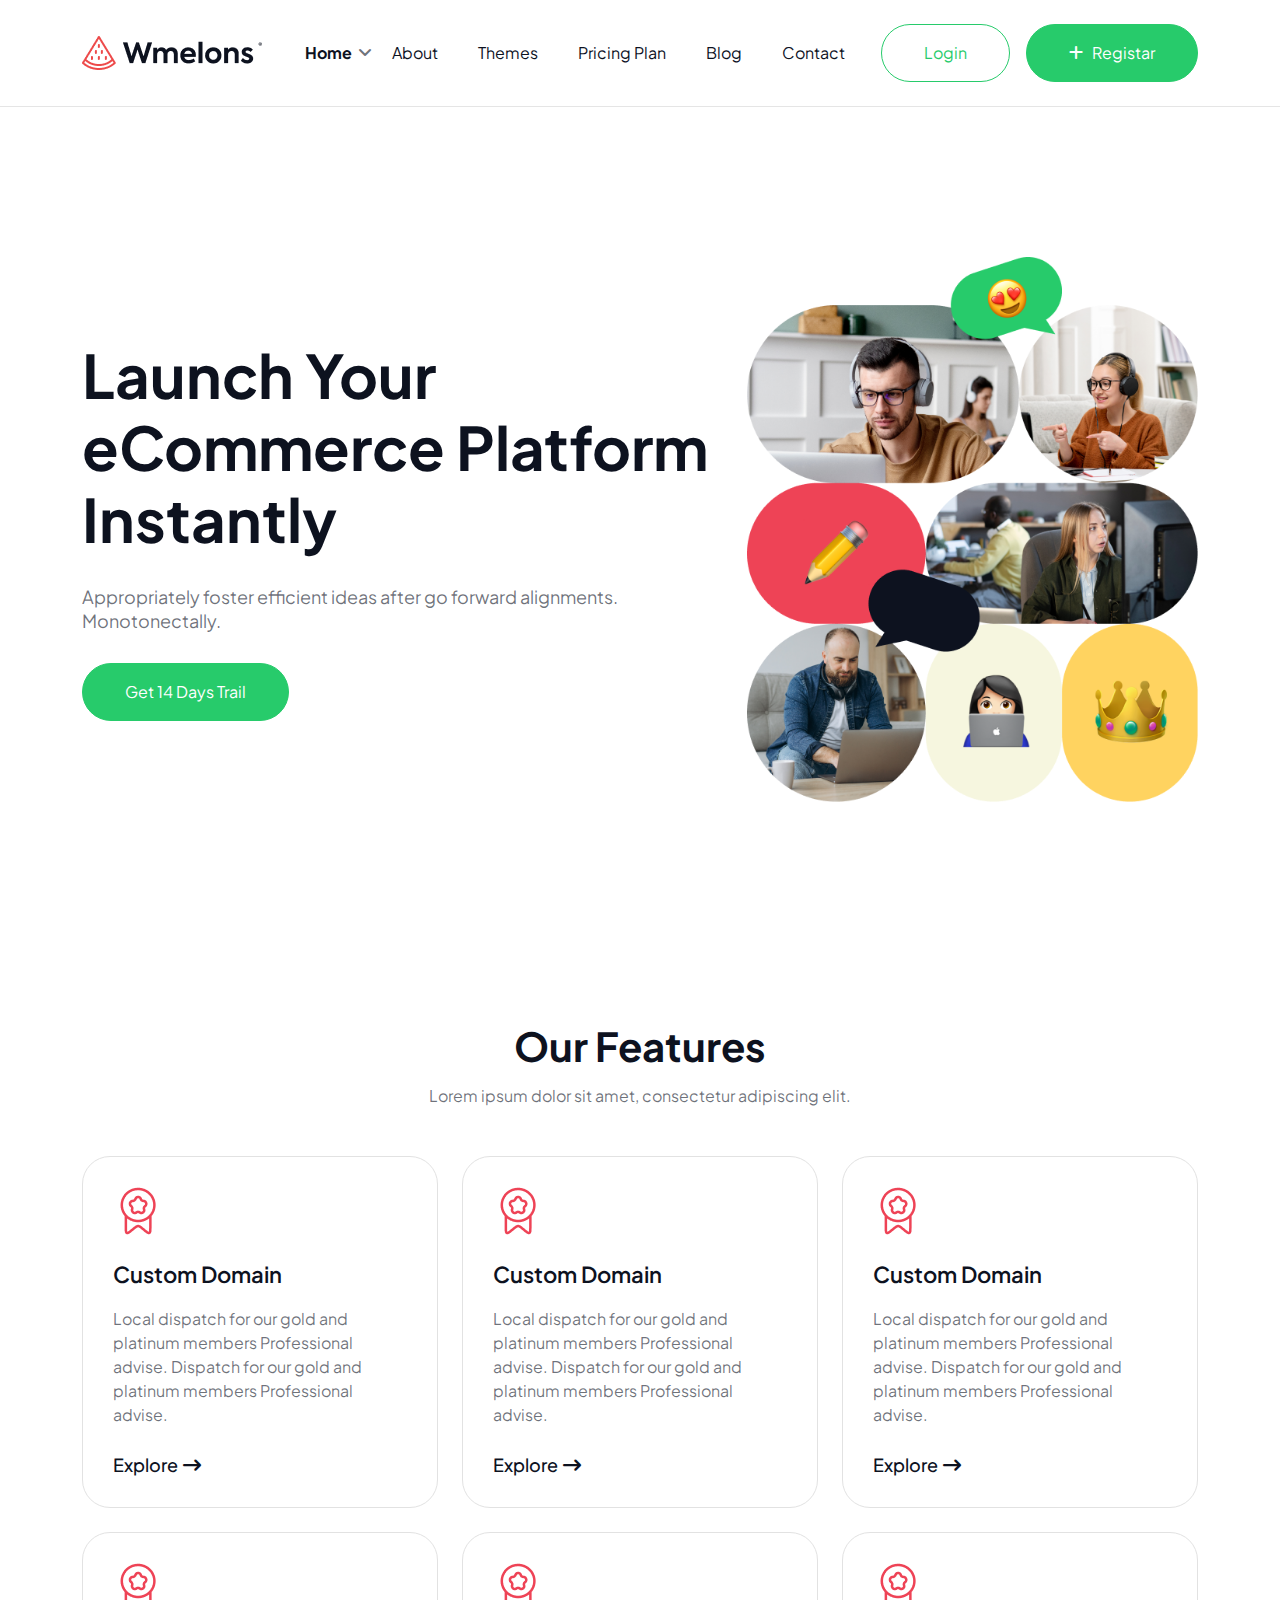
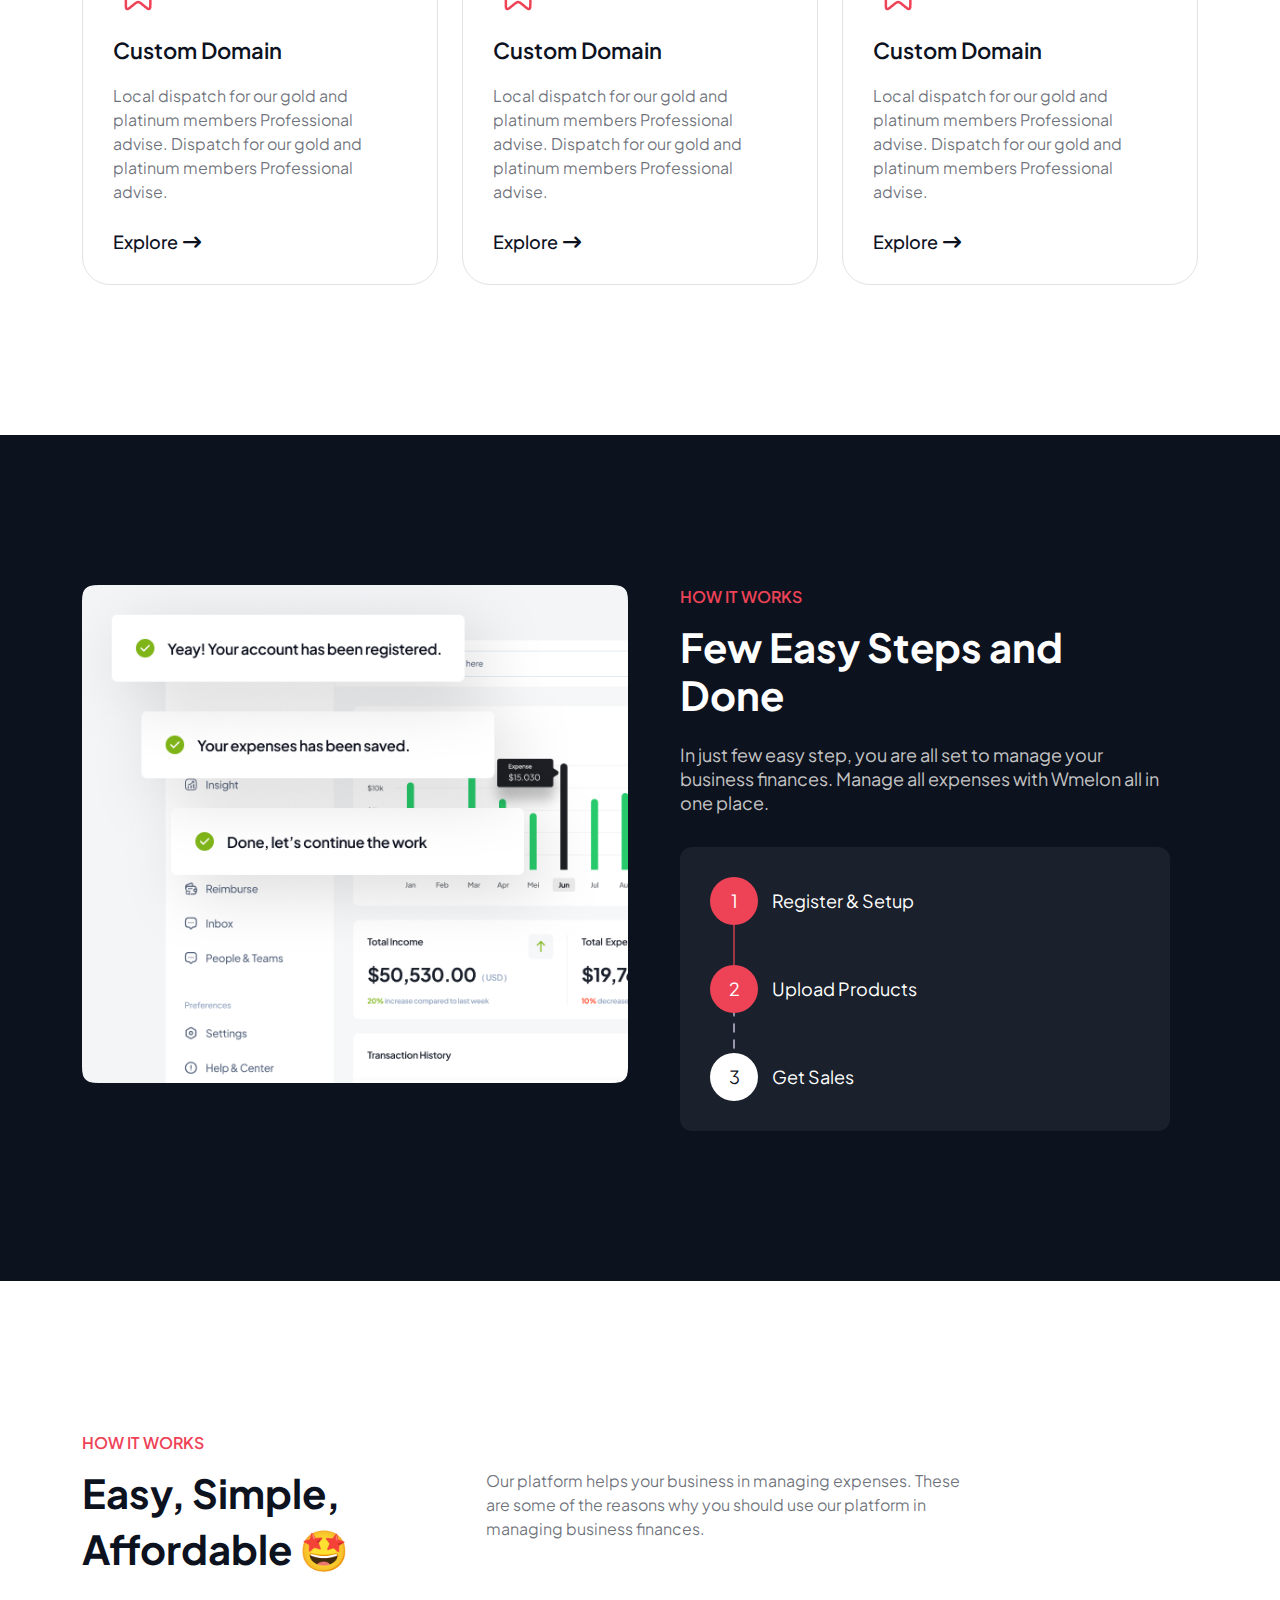
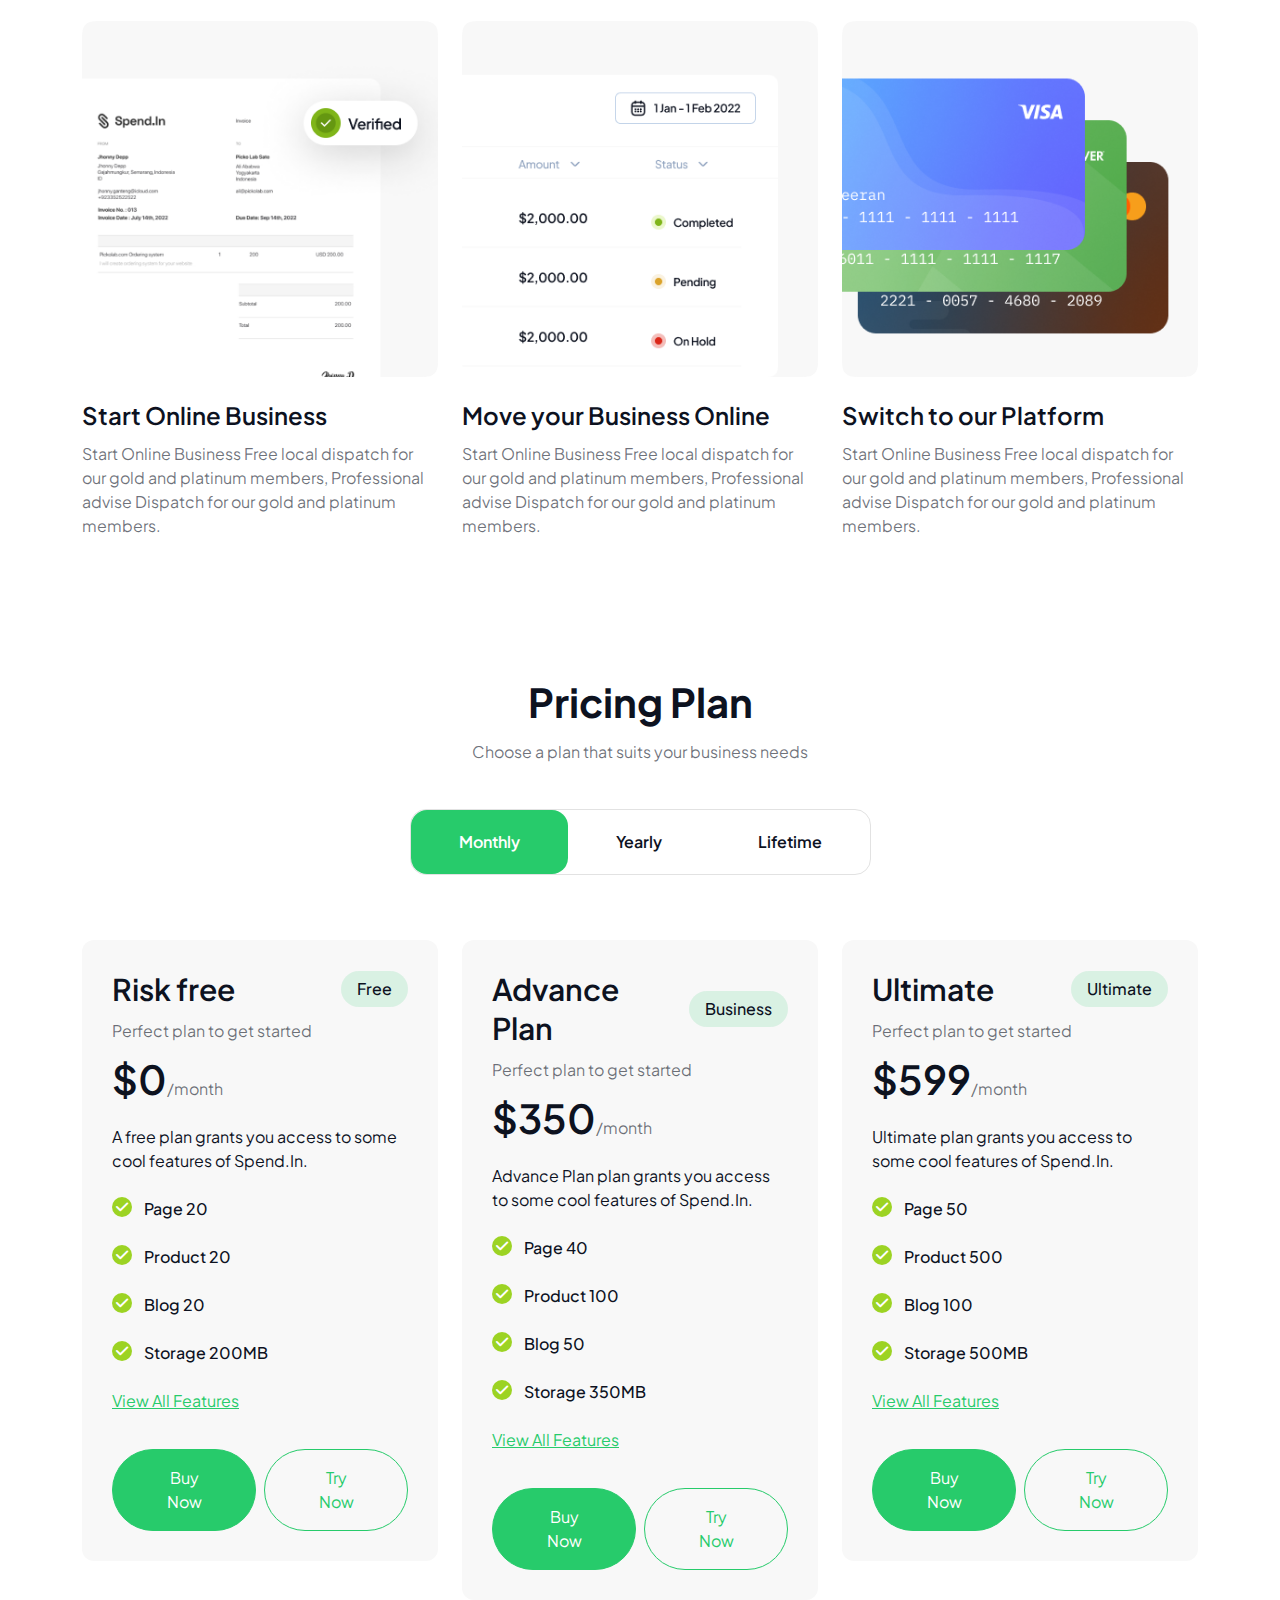
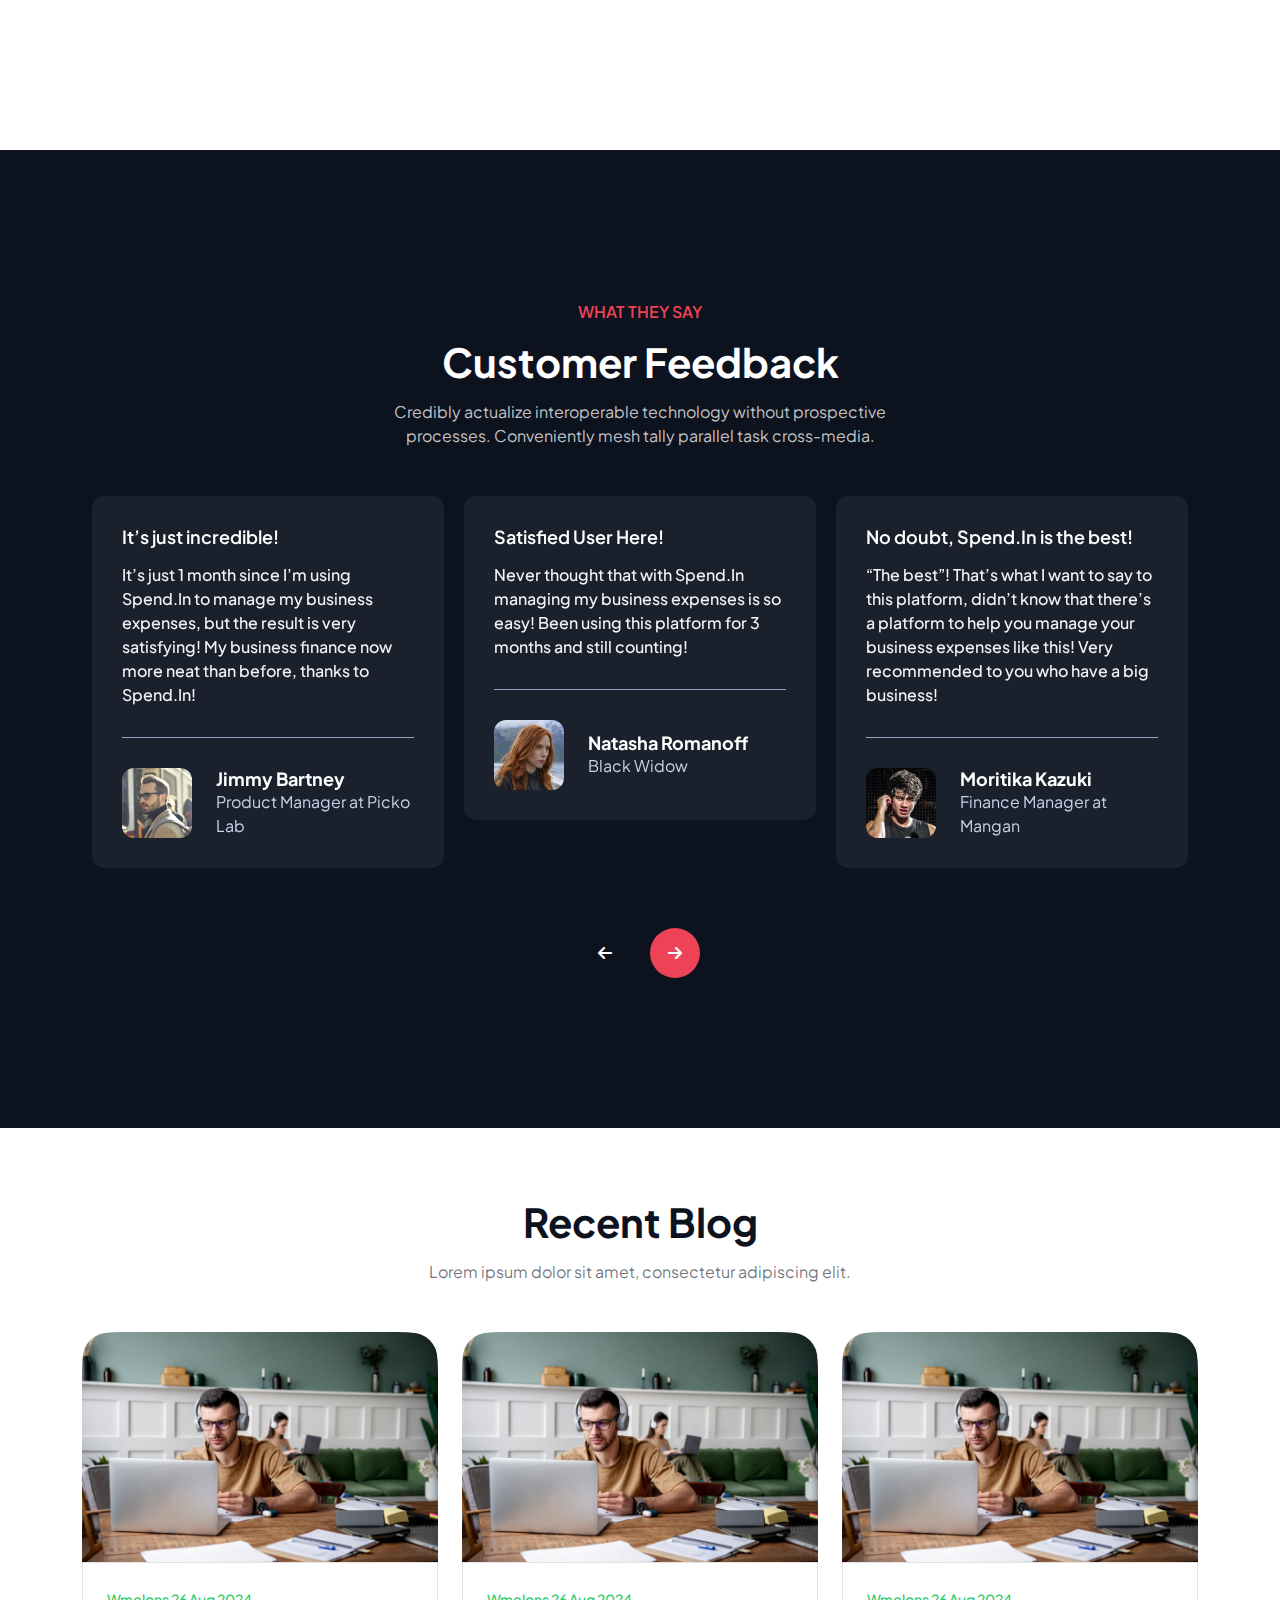
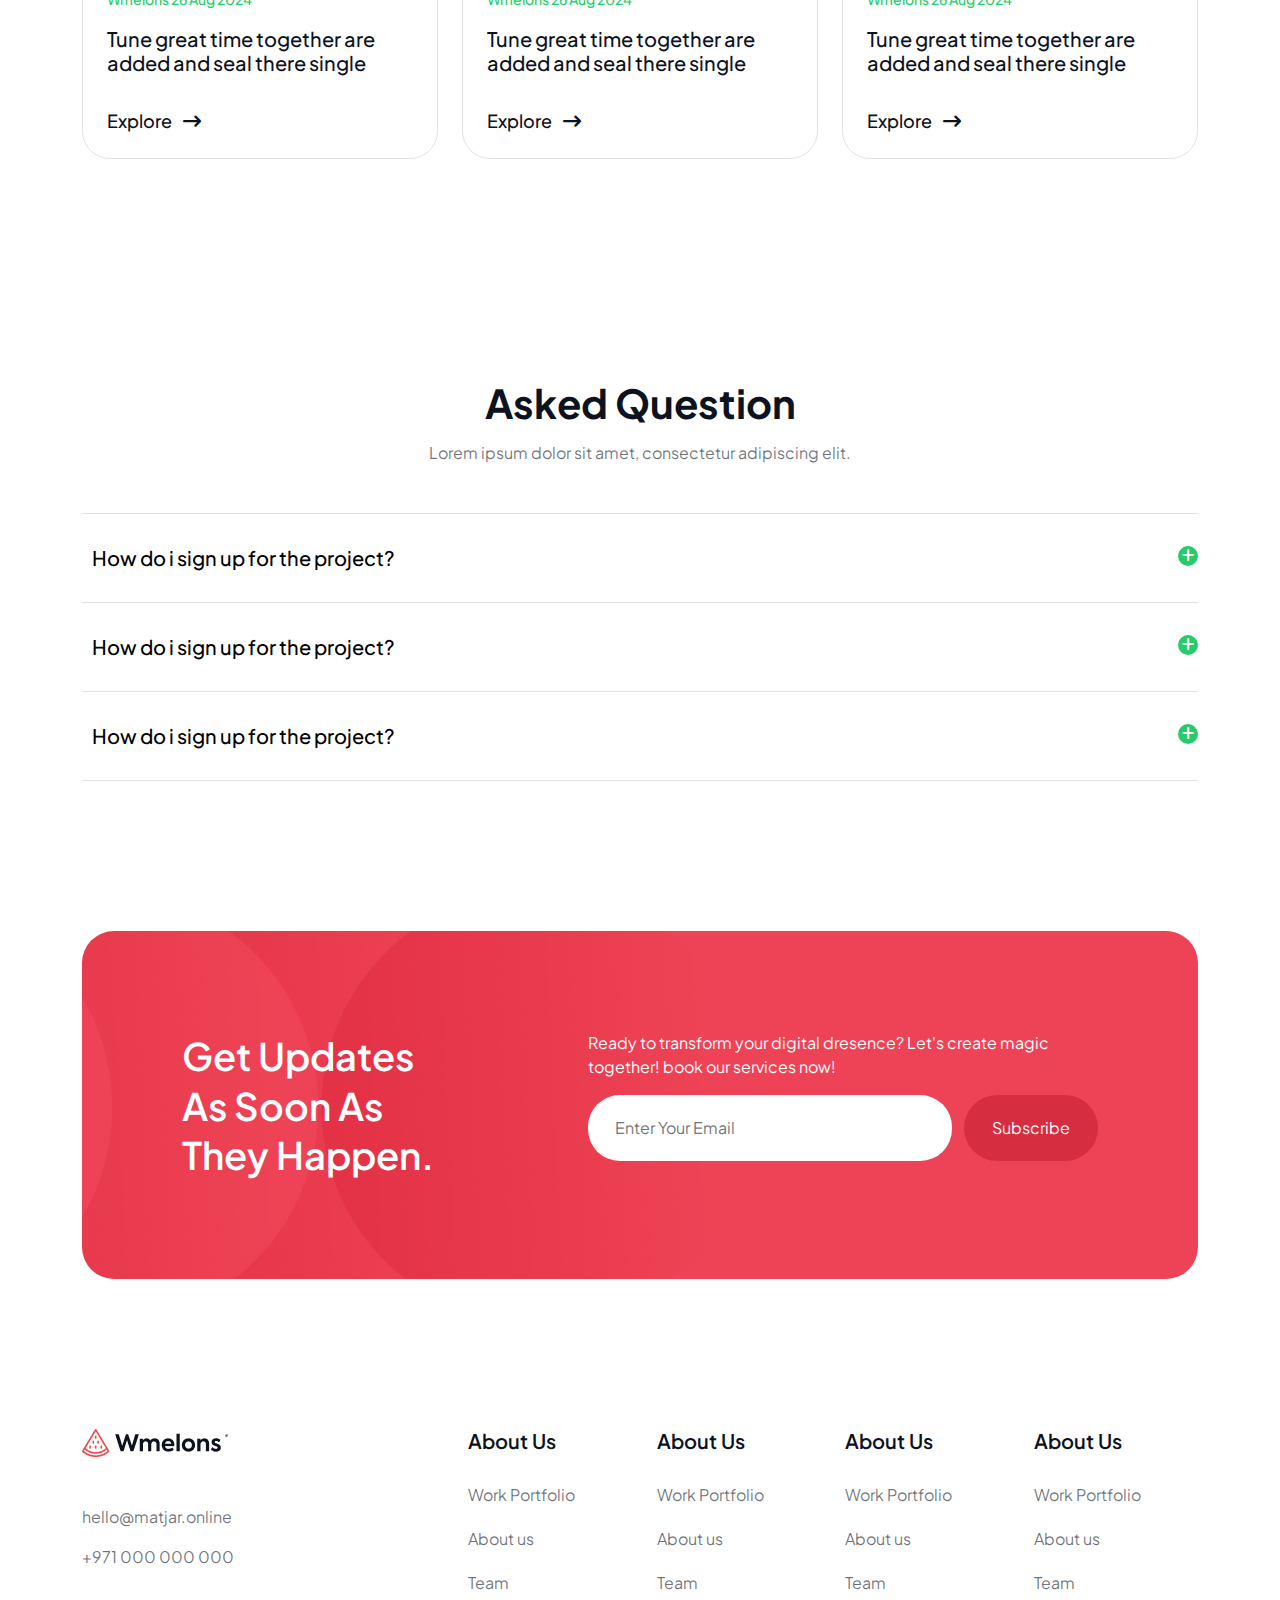
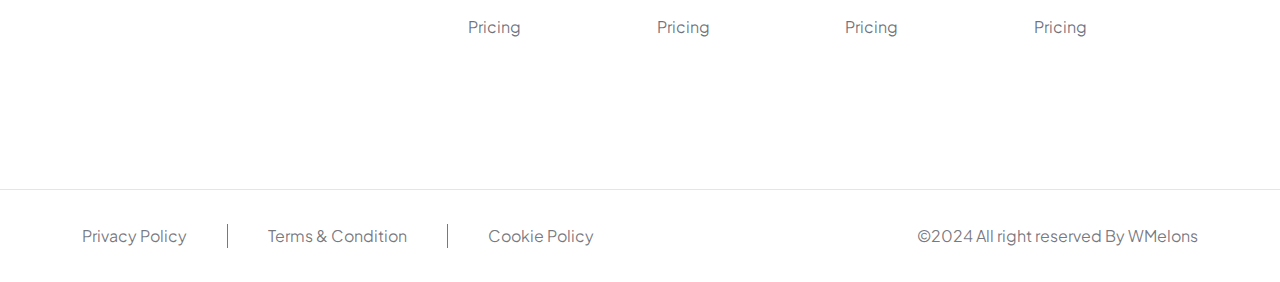
==== commit 7fde4731: "done all remain order page and contact" ====
--- a/index.html
+++ b/index.html
@@ -42,19 +42,19 @@
                             </ul>
                         </li>             
                         <li class="">
-                            <a href="./all-listing.html">About</a>
+                            <a href="./about.html">About</a>
                         </li>
                         <li class="">
-                            <a href="./single-blog.html">Themes</a>
+                            <a href="./theme.thml">Themes</a>
                         </li>
                         <li class="">
-                            <a href="./get-in-touch.html">Pricing Plan</a>
+                            <a href="./pricing-plan.html">Pricing Plan</a>
                         </li>
                         <li class="">
-                            <a href="./get-in-touch.html">Blog</a>
+                            <a href="./blog.html">Blog</a>
                         </li>
                         <li class="">
-                            <a href="./get-in-touch.html">Contact</a>
+                            <a href="./contact.html">Contact</a>
                         </li>
                     </ul>
                 </div>
@@ -65,7 +65,7 @@
                                 <a href="./login.html" class="cmn-btn transparent-green-btn">Login</a>
                             </div>
                             <div class="navbar-right-btn-2">
-                                <a href="./add-property.html" class="cmn-btn fill-btn"><span class="me-2"><i class="fa-solid fa-plus"></i></span>Registar</a>
+                                <a href="./register.html" class="cmn-btn fill-btn"><span class="me-2"><i class="fa-solid fa-plus"></i></span>Registar</a>
                             </div>
                         </div>
                     </div>
@@ -586,16 +586,30 @@
                     </div>
                 </div>
                 <div class="single-feedback flex-1">
-                    <h5 class="title">It’s just incredible!</h5>
-                    <div class="pera">It’s just 1 month since I’m using Spend.In to manage my business expenses, but the result is very satisfying! My business finance now more neat than before, thanks to Spend.In!</div>
+                    <h5 class="title">Satisfied User Here!</h5>
+                    <div class="pera">Never thought that with Spend.In managing my business expenses is so easy! Been using this platform for 3 months and still counting!</div>
                     <div class="devider"></div>
                     <div class="auther">
                         <div class="img">
-                            <img src="./assets/images/feedback-auther-1.png" alt="">
+                            <img src="./assets/images/feedback-auther-2.png" alt="">
                         </div>
                         <div class="text">
-                            <h3 class="name">Jimmy Bartney</h3>
-                            <div class="post">Product Manager at Picko Lab</div>
+                            <h3 class="name">Natasha Romanoff</h3>
+                            <div class="post">Black Widow</div>
+                        </div>
+                    </div>
+                </div>
+                <div class="single-feedback flex-1">
+                    <h5 class="title">No doubt, Spend.In is the best!</h5>
+                    <div class="pera">“The best”! That’s what I want to say to this platform, didn’t know that there’s a platform to help you manage your business expenses like this! Very recommended to you who have a big business!</div>
+                    <div class="devider"></div>
+                    <div class="auther">
+                        <div class="img">
+                            <img src="./assets/images/feedback-auther-3.png" alt="">
+                        </div>
+                        <div class="text">
+                            <h3 class="name">Moritika Kazuki</h3>
+                            <div class="post">Finance Manager at Mangan</div>
                         </div>
                     </div>
                 </div>
@@ -605,7 +619,7 @@
                     <div class="devider"></div>
                     <div class="auther">
                         <div class="img">
-                            <img src="./assets/images/feedback-auther-1.png" alt="">
+                            <img src="./assets/images/feedback-auther-2.png" alt="">
                         </div>
                         <div class="text">
                             <h3 class="name">Jimmy Bartney</h3>
@@ -613,137 +627,197 @@
                         </div>
                     </div>
                 </div>
-                <div class="single-feedback flex-1">
-                    <h5 class="title">It’s just incredible!</h5>
-                    <div class="pera">It’s just 1 month since I’m using Spend.In to manage my business expenses, but the result is very satisfying! My business finance now more neat than before, thanks to Spend.In!</div>
-                    <div class="devider"></div>
-                    <div class="auther">
-                        <div class="img">
-                            <img src="./assets/images/feedback-auther-1.png" alt="">
-                        </div>
-                        <div class="text">
-                            <h3 class="name">Jimmy Bartney</h3>
-                            <div class="post">Product Manager at Picko Lab</div>
-                        </div>
-                    </div>
-                </div>
             </div>
             <div class="arrow-icons"></div>
         </div>
        </div>
+       <!-- Recent Blog -->
+       <div class="wmelons recent-blog sec-ph-top sec-p-bot">
+            <div class="container">
+                <h2 class="second-head text-center">Recent Blog</h2>
+                <p class="pera text-center">Lorem ipsum dolor sit amet, consectetur adipiscing elit.</p>
+                <div class="blog-wraper">
+                    <div class="row g-4 mt-4">
+                        <div class="col-md-4">
+                            <div class="single-blog">
+                                <div class="blog-head">
+                                    <img src="./assets/images/blog.png" alt="blog" class="img-fluid">
+                                </div>
+                                <div class="bolg-body">
+                                    <div class="date">Wmelons 26 Aug 2024</div>
+                                    <h3 class="blog-title">Tune  great time together  are  added and seal there single</h3>
+                                    <div class="blog-foot">
+                                        <a href="javascript:void(0)" class="blog-btn">Explore <span class="ms-2"><i class="fa-solid fa-arrow-right-long"></i></span></a>
+                                    </div>
+                                </div>
+                            </div>
+                        </div>
+                        <div class="col-md-4">
+                            <div class="single-blog">
+                                <div class="blog-head">
+                                    <img src="./assets/images/blog.png" alt="blog" class="img-fluid">
+                                </div>
+                                <div class="bolg-body">
+                                    <div class="date">Wmelons 26 Aug 2024</div>
+                                    <h3 class="blog-title">Tune  great time together  are  added and seal there single</h3>
+                                    <div class="blog-foot">
+                                        <a href="javascript:void(0)" class="blog-btn">Explore <span class="ms-2"><i class="fa-solid fa-arrow-right-long"></i></span></a>
+                                    </div>
+                                </div>
+                            </div>
+                        </div>
+                        <div class="col-md-4">
+                            <div class="single-blog">
+                                <div class="blog-head">
+                                    <img src="./assets/images/blog.png" alt="blog" class="img-fluid">
+                                </div>
+                                <div class="bolg-body">
+                                    <div class="date">Wmelons 26 Aug 2024</div>
+                                    <h3 class="blog-title">Tune  great time together  are  added and seal there single</h3>
+                                    <div class="blog-foot">
+                                        <a href="javascript:void(0)" class="blog-btn">Explore <span class="ms-2"><i class="fa-solid fa-arrow-right-long"></i></span></a>
+                                    </div>
+                                </div>
+                            </div>
+                        </div>
+                    </div>
+                </div>
+            </div>
+       </div>
+       <!-- FAQ -->
+       <div class="wmelons faq sec-ph-top sec-p-bot">
+        <div class="container">
+            <div class="heading text-center">
+                <h2 class="second-head">Asked Question</h2>
+                <p class="pera">Lorem ipsum dolor sit amet, consectetur adipiscing elit.</p>
+            </div>
+            <div class="faq-wraper accordion mt-5">
+                <div class="single-faq-item">
+                    <div class="faq-header-wraper" data-bs-toggle="collapse" data-bs-target="#faq1">
+                        <h2>How do i sign up for the project?</h2><div class="icon"><i class="fa-solid fa-plus"></i></div>
+                    </div>
+                    <div class="faq-body-wraper accordion-collapse collapse" id="faq1">
+                        <p class="faq-text">Lorem, ipsum dolor sit amet consectetur adipisicing elit. Reprehenderit, harum id quaerat perferendis consequuntur, distinctio mollitia quam iure eum itaque, blanditiis aperiam. Excepturi sunt alias pariatur. Incidunt dignissimos vero nisi, necessitatibus neque, aspernatur molestiae laborum, odit quisquam quae exercitationem obcaecati quo optio? Laboriosam molestiae aliquid recusandae culpa dolore voluptatem autem.</p>
+                    </div>
+                </div>
+                <div class="single-faq-item">
+                    <div class="faq-header-wraper" data-bs-toggle="collapse" data-bs-target="#faq2">
+                        <h2>How do i sign up for the project?</h2><div class="icon"><i class="fa-solid fa-plus"></i></div>
+                    </div>
+                    <div class="faq-body-wraper accordion-collapse collapse" id="faq2">
+                        <p class="faq-text">Lorem, ipsum dolor sit amet consectetur adipisicing elit. Reprehenderit, harum id quaerat perferendis consequuntur, distinctio mollitia quam iure eum itaque, blanditiis aperiam. Excepturi sunt alias pariatur. Incidunt dignissimos vero nisi, necessitatibus neque, aspernatur molestiae laborum, odit quisquam quae exercitationem obcaecati quo optio? Laboriosam molestiae aliquid recusandae culpa dolore voluptatem autem.</p>
+                    </div>
+                </div>
+                <div class="single-faq-item">
+                    <div class="faq-header-wraper" data-bs-toggle="collapse" data-bs-target="#faq3">
+                        <h2>How do i sign up for the project?</h2><div class="icon"><i class="fa-solid fa-plus"></i></div>
+                    </div>
+                    <div class="faq-body-wraper accordion-collapse collapse" id="faq3">
+                        <p class="faq-text">Lorem, ipsum dolor sit amet consectetur adipisicing elit. Reprehenderit, harum id quaerat perferendis consequuntur, distinctio mollitia quam iure eum itaque, blanditiis aperiam. Excepturi sunt alias pariatur. Incidunt dignissimos vero nisi, necessitatibus neque, aspernatur molestiae laborum, odit quisquam quae exercitationem obcaecati quo optio? Laboriosam molestiae aliquid recusandae culpa dolore voluptatem autem.</p>
+                    </div>
+                </div>
+            </div>
+        </div>
+       </div>
+       <!-- Get Update -->
+       <div class="wmelons get-updates">
+            <div class="container">
+                <div class="get-update-wraper" style="background-image: url('./assets/images/get-update.png');">
+                    <div class="get-update-inner">
+                        <h2 class="get-update-title">Get Updates as soon as they happen.</h2>
+                        <div class="text-part">
+                            <p class="text">Ready to transform your digital dresence? Let's create magic together! book our services now!</p>
+                            <form action="#" method="get" class="news-latter">
+                                <input type="email" name="" id="email" placeholder="Enter Your Email">
+                                <button type="button" class="cmn-btn subscribe-btn">Subscribe</button>
+                            </form>
+                        </div>
+                    </div>
+                </div>
+            </div>
+       </div>
        <!--Footer Part-->
-    <!-- <footer class="footer-area pt-50">
-        <div class="custom-container">
-            <div class="footer-area-wraper">
-                <div class="row footer-area-top pb-50">
-                    <div class="col-xl-3 col-sm-6 col-12">
-                        <div class="footer-widget widget">
-                           <div class="footer-content-logo">
-                                <a href="javascript:void(0)"><img src="./assets/images/xproperties.png" alt="xproperties"></a>
-                           </div> 
-                           <div class="footer-widget-inner mt-5">
-                                <ul class="ps-2">
-                                    <li class="mb-3"><i class="fa-solid fa-phone"></i><span class="ms-3">(629) 555-0129</span></li>
-                                    <li class="mb-3"><i class="fa-solid fa-envelope"></i><span class="ms-3">bill.sanders@example.com</span></li>
-                                    <li><i class="fa-solid fa-location-dot"></i><span class="ms-3">8502 Preston Rd. Inglewood, Maine</span></li>
-                                </ul>
-                           </div>
-                        </div>
-                    </div>
-                    <div class="col-xl-2 col-sm-3 col-6">
-                        <div class="cities text-links footer-widget widget">
-                            <h4 class="fourth-heading footer-widget-title">Cities</h4>
-                                <ul>
-                                    <li><a href="javascript:void(0)">New York</a></li>
-                                    <li><a href="javascript:void(0)">San Fransisco</a></li>
-                                    <li><a href="javascript:void(0)">Florida</a></li>
-                                    <li><a href="javascript:void(0)">Washington</a></li>
-                                    <li><a href="javascript:void(0)">Alabama</a></li>
-                                    <li><a href="javascript:void(0)">North Carolina</a></li>
-                                </ul>
-                        </div>
-                    </div>
-                    <div class="col-xl-2 col-sm-3 col-6">
-                        <div class="categories text-links footer-widget widget">
-                            <h4 class="fourth-heading footer-widget-title">Categories</h4>
-                            <ul>
-                                <li><a href="javascript:void(0)">House</a></li>
-                                <li><a href="javascript:void(0)">Apartments</a></li>
-                                <li><a href="javascript:void(0)">Hotels</a></li>
-                                <li><a href="javascript:void(0)">Office</a></li>
-                                <li><a href="javascript:void(0)">Store</a></li>
-                                <li><a href="javascript:void(0)">Warehouse</a></li>
-                            </ul>
-                        </div>
-                    </div>
-                    <div class="col-xl-2 col-sm-6 col-6">
-                        <div class="about text-links footer-widget widget">
-                            <h4 class="fourth-heading footer-widget-title">About</h4>
-                            <ul>
-                                <li><a href="javascript:void(0)">About us</a></li>
-                                <li><a href="javascript:void(0)">About us</a></li>
-                                <li><a href="javascript:void(0)">Faq</a></li>
-                                <li><a href="javascript:void(0)">Contact</a></li>
-                                <li><a href="javascript:void(0)">Terms & Conditions</a></li>
-                                <li><a href="javascript:void(0)">Privacy Policy</a></li>
-                            </ul>
-                        </div>
-                    </div>
-                    <div class="col-xl-3 col-sm-6 col-12">
-                        <div class="subscribe footer-widget widget mt-3">
-                            <h4 class="fourth-heading footer-widget-title">Subscribe to our newsletter</h4>
-                            <form action="#" method="get" class="footer-widget-form">
-                                <div class="footer-input mb-4">
-                                    <input type="email" name="email" id="email" placeholder="Email">
-                                </div>
-                                <button footer-widget widget class="cmn-btn submit-btn ">Submit</button>
-                            </form>
-                        </div>
-                    </div>
-                </div>
-                <div class="devider"></div>
-                <div class="copyright-area pt-50 pb-50 d-flex justify-content-between">
-                    <ul class="social-link d-flex">
-                        <li class="me-3"><a href="javascript:void(0)"><svg width="24" height="24" viewBox="0 0 24 24" fill="none" xmlns="http://www.w3.org/2000/svg">
-                            <g clip-path="url(#clip0_265_18612)">
-                            <path d="M14 9.3V12.2H16.6C16.8 12.2 16.9 12.4 16.9 12.6L16.5 14.5C16.5 14.6 16.3 14.7 16.2 14.7H14V22H11V14.8H9.3C9.1 14.8 9 14.7 9 14.5V12.6C9 12.4 9.1 12.3 9.3 12.3H11V9C11 7.3 12.3 6 14 6H16.7C16.9 6 17 6.1 17 6.3V8.7C17 8.9 16.9 9 16.7 9H14.3C14.1 9 14 9.1 14 9.3Z" stroke="#667085" stroke-miterlimit="10" stroke-linecap="round"/>
-                            <path d="M15 22H9C4 22 2 20 2 15V9C2 4 4 2 9 2H15C20 2 22 4 22 9V15C22 20 20 22 15 22Z" stroke="#667085" stroke-linecap="round" stroke-linejoin="round"/>
-                            </g>
-                            <defs>
-                            <clipPath id="clip0_265_18612">
-                            <rect width="24" height="24" fill="white"/>
-                            </clipPath>
-                            </defs>
-                            </svg></a></li>
-                        <li class="me-3"><a href="javascript:void(0)"><svg width="24" height="24" viewBox="0 0 24 24" fill="none" xmlns="http://www.w3.org/2000/svg">
-                            <g clip-path="url(#clip0_265_18613)">
-                            <path d="M17 20H7C4 20 2 18 2 15V9C2 6 4 4 7 4H17C20 4 22 6 22 9V15C22 18 20 20 17 20Z" stroke="#667085" stroke-miterlimit="10" stroke-linecap="round" stroke-linejoin="round"/>
-                            <path d="M11.4 9.49981L13.9 10.9998C14.8 11.5998 14.8 12.4998 13.9 13.0998L11.4 14.5998C10.4 15.1998 9.59998 14.6998 9.59998 13.5998V10.5998C9.59998 9.29981 10.4 8.89981 11.4 9.49981Z" stroke="#667085" stroke-miterlimit="10" stroke-linecap="round" stroke-linejoin="round"/>
-                            </g>
-                            <defs>
-                            <clipPath id="clip0_265_18613">
-                            <rect width="24" height="24" fill="white"/>
-                            </clipPath>
-                            </defs>
-                            </svg></a></li>
-                        <li><a href="javascript:void(0)"><svg width="24" height="24" viewBox="0 0 24 24" fill="none" xmlns="http://www.w3.org/2000/svg">
-                            <g clip-path="url(#clip0_265_18614)">
-                            <path d="M6.9 20.6C8.4 21.5 10.2 22 12 22C17.5 22 22 17.5 22 12C22 6.5 17.5 2 12 2C6.5 2 2 6.5 2 12C2 13.8 2.5 15.5 3.3 17L2.44044 20.306C2.24572 21.0549 2.93892 21.7317 3.68299 21.5191L6.9 20.6Z" stroke="#667085" stroke-miterlimit="10" stroke-linecap="round" stroke-linejoin="round"/>
-                            <path d="M16.5 14.8485C16.5 15.0105 16.4639 15.177 16.3873 15.339C16.3107 15.501 16.2116 15.654 16.0809 15.798C15.86 16.041 15.6167 16.2165 15.3418 16.329C15.0714 16.4415 14.7784 16.5 14.4629 16.5C14.0033 16.5 13.512 16.392 12.9937 16.1715C12.4755 15.951 11.9572 15.654 11.4434 15.2805C10.9251 14.9025 10.4339 14.484 9.9652 14.0205C9.501 13.5525 9.08187 13.062 8.70781 12.549C8.33826 12.036 8.04081 11.523 7.82449 11.0145C7.60816 10.5015 7.5 10.011 7.5 9.543C7.5 9.237 7.55408 8.9445 7.66224 8.6745C7.77041 8.4 7.94166 8.148 8.18052 7.923C8.46895 7.6395 8.78443 7.5 9.11793 7.5C9.24412 7.5 9.37031 7.527 9.48297 7.581C9.60015 7.635 9.70381 7.716 9.78493 7.833L10.8305 9.3045C10.9116 9.417 10.9702 9.5205 11.0108 9.6195C11.0513 9.714 11.0739 9.8085 11.0739 9.894C11.0739 10.002 11.0423 10.11 10.9792 10.2135C10.9206 10.317 10.835 10.425 10.7268 10.533L10.3843 10.8885C10.3348 10.938 10.3122 10.9965 10.3122 11.0685C10.3122 11.1045 10.3167 11.136 10.3257 11.172C10.3393 11.208 10.3528 11.235 10.3618 11.262C10.4429 11.4105 10.5826 11.604 10.7809 11.838C10.9837 12.072 11.2 12.3105 11.4344 12.549C11.6778 12.7875 11.9121 13.008 12.151 13.2105C12.3853 13.4085 12.5791 13.5435 12.7323 13.6245C12.7549 13.6335 12.7819 13.647 12.8135 13.6605C12.8495 13.674 12.8856 13.6785 12.9261 13.6785C13.0028 13.6785 13.0613 13.6515 13.1109 13.602L13.4534 13.2645C13.5661 13.152 13.6743 13.0665 13.7779 13.0125C13.8816 12.9495 13.9852 12.918 14.0979 12.918C14.1835 12.918 14.2737 12.936 14.3728 12.9765C14.472 13.017 14.5756 13.0755 14.6883 13.152L16.18 14.2095C16.2972 14.2905 16.3783 14.385 16.4279 14.4975C16.473 14.61 16.5 14.7225 16.5 14.8485Z" stroke="#667085" stroke-miterlimit="10"/>
-                            </g>
-                            <defs>
-                            <clipPath id="clip0_265_18614">
-                            <rect width="24" height="24" fill="white"/>
-                            </clipPath>
-                            </defs>
-                            </svg>
-                        </a></li>
-                    </ul>
-                    <div class="text">&copy 2000-2024, <a href="javascript:void(0)">Xproperty</a> All Right Reserved</div>
-                </div>
-            </div>
-        </div>
-    </footer> -->
+       <footer class="footer-area wmelons">
+            <div class="container">
+                <div class="footer-area-wraper">
+                    <div class="footer-area-top sec-p-top sec-p-bot">
+                        <div class="footer-area-logo-widget">
+                            <div class="footer-widget widget">
+                            <div class="footer-content-logo">
+                                    <a href="javascript:void(0)"><img src="./assets/images/footer-logo.png" alt="wmelons"></a>
+                            </div> 
+                            <div class="footer-widget-inner mt-5">
+                                    <ul class="mt-3">
+                                        <li class="mb-3">hello@matjar.online</li>
+                                        <li>+971 000 000 000</li>
+                                    </ul>
+                            </div>
+                            </div>
+                        </div>
+                        <div class="footer-area-menu-widget">
+                            <div class="row g-4">
+                                <div class="col-xl-3">
+                                    <div class="about-us link-list footer-widget widget">
+                                        <h4 class="footer-widget-title">About Us</h4>
+                                        <ul>
+                                            <li><a href="javascript:void(0)">Work Portfolio</a></li>
+                                            <li><a href="javascript:void(0)">About us</a></li>
+                                            <li><a href="javascript:void(0)">Team</a></li>
+                                            <li><a href="javascript:void(0)">Pricing</a></li>
+                                        </ul>
+                                    </div>
+                                </div>
+                                <div class="col-xl-3">
+                                    <div class="about-us link-list footer-widget widget">
+                                        <h4 class="footer-widget-title">About Us</h4>
+                                        <ul>
+                                            <li><a href="javascript:void(0)">Work Portfolio</a></li>
+                                            <li><a href="javascript:void(0)">About us</a></li>
+                                            <li><a href="javascript:void(0)">Team</a></li>
+                                            <li><a href="javascript:void(0)">Pricing</a></li>
+                                        </ul>
+                                    </div>
+                                </div>
+                                <div class="col-xl-3">
+                                    <div class="about-us link-list footer-widget widget">
+                                        <h4 class="footer-widget-title">About Us</h4>
+                                        <ul>
+                                            <li><a href="javascript:void(0)">Work Portfolio</a></li>
+                                            <li><a href="javascript:void(0)">About us</a></li>
+                                            <li><a href="javascript:void(0)">Team</a></li>
+                                            <li><a href="javascript:void(0)">Pricing</a></li>
+                                        </ul>
+                                    </div>
+                                </div>
+                                <div class="col-xl-3">
+                                    <div class="about-us link-list footer-widget widget">
+                                        <h4 class="footer-widget-title">About Us</h4>
+                                        <ul>
+                                            <li><a href="javascript:void(0)">Work Portfolio</a></li>
+                                            <li><a href="javascript:void(0)">About us</a></li>
+                                            <li><a href="javascript:void(0)">Team</a></li>
+                                            <li><a href="javascript:void(0)">Pricing</a></li>
+                                        </ul>
+                                    </div>
+                                </div>
+                            </div>
+                        </div>
+                    </div>
+                </div>
+            </div>
+            <div class="footer-area-bottom">
+                <div class="container">
+                    <div class="footer-area-bottom-wraper">
+                        <ul>
+                            <li><a href="javascript:void(0)">Privacy Policy</a></li>
+                            <li><a href="javascript:void(0)">Terms & Condition</a></li>
+                            <li><a href="javascript:void(0)">Cookie Policy</a></li>
+                        </ul>
+                        <div class="allright">&copy;2024 All right reserved By <a href="javascript:void(0)">WMelons</a></div>
+                    </div>
+                </div>
+            </div>
+       </footer>
     <!-- Plugin JS -->
     <script src="./assets/js/plugin.js"></script>
      <!--Main JS-->
--- a/assets/css/style.css
+++ b/assets/css/style.css
@@ -553,4 +553,449 @@
 }
 .wmelons.customer-feedback .feedback-wraper .single-feedback .auther .text .post {
   color: #C3D4E9;
+}
+
+.wmelons.recent-blog .single-blog .blog-head img {
+  border-radius: 28px 28px 0 0;
+  width: 100%;
+}
+.wmelons.recent-blog .single-blog .bolg-body {
+  border-radius: 0 0 28px 28px;
+  padding: 24px;
+  border: 1px solid var(--color-6);
+}
+.wmelons.recent-blog .single-blog .bolg-body .date {
+  color: var(--color-3);
+  font-size: 14px;
+  font-weight: 500;
+}
+.wmelons.recent-blog .single-blog .bolg-body .blog-title {
+  font-weight: 500;
+  font-size: 20px;
+  margin: 16px 0 34px 0;
+}
+.wmelons.recent-blog .single-blog .bolg-body .blog-foot .blog-btn {
+  color: var(--color-1);
+  font-size: 18px;
+  font-weight: 500;
+}
+
+.wmelons.faq .single-faq-item .faq-header-wraper {
+  padding: 32px 0 32px 10px;
+  display: -webkit-box;
+  display: -ms-flexbox;
+  display: flex;
+  -webkit-box-pack: justify;
+      -ms-flex-pack: justify;
+          justify-content: space-between;
+  border-bottom: 1px solid var(--color-6);
+  cursor: pointer;
+}
+.wmelons.faq .single-faq-item .faq-header-wraper h2 {
+  font-weight: 500;
+  font-size: 20px;
+  line-height: 1.2;
+  color: #000000;
+}
+.wmelons.faq .single-faq-item .faq-header-wraper .icon {
+  height: 20px;
+  width: 20px;
+  display: -webkit-box;
+  display: -ms-flexbox;
+  display: flex;
+  -webkit-box-pack: center;
+      -ms-flex-pack: center;
+          justify-content: center;
+  -webkit-box-align: center;
+      -ms-flex-align: center;
+          align-items: center;
+  font-size: 14px;
+  color: var(--color-4);
+  background: var(--color-3);
+  border-radius: 50%;
+}
+.wmelons.faq .single-faq-item .faq-body-wraper {
+  padding: 20px 10px;
+}
+.wmelons.faq .single-faq-item:first-child {
+  border-top: 1px solid var(--color-6);
+}
+
+.wmelons.get-updates .get-update-wraper {
+  background-size: cover;
+  background-position: right center;
+  background-repeat: no-repeat;
+  border-radius: 32px;
+  padding: 100px;
+}
+.wmelons.get-updates .get-update-wraper .get-update-inner {
+  display: -webkit-box;
+  display: -ms-flexbox;
+  display: flex;
+  gap: 30px;
+  -ms-flex-wrap: wrap;
+      flex-wrap: wrap;
+  -webkit-box-pack: justify;
+      -ms-flex-pack: justify;
+          justify-content: space-between;
+}
+.wmelons.get-updates .get-update-wraper .get-update-inner .get-update-title {
+  max-width: 274px;
+  font-weight: 600;
+  font-size: 38px;
+  line-height: 1.3;
+  color: var(--color-4);
+  text-transform: capitalize;
+}
+.wmelons.get-updates .get-update-wraper .get-update-inner .text-part {
+  max-width: 510px;
+  color: var(--color-4);
+}
+.wmelons.get-updates .get-update-wraper .get-update-inner .text-part .news-latter {
+  display: -webkit-box;
+  display: -ms-flexbox;
+  display: flex;
+  gap: 12px;
+  -ms-flex-wrap: wrap;
+      flex-wrap: wrap;
+  margin-top: 16px;
+}
+.wmelons.get-updates .get-update-wraper .get-update-inner .text-part .news-latter input {
+  border: none;
+  border-radius: 32px;
+  padding: 20px 27px;
+  color: #AAAAAA;
+  -webkit-box-flex: 1;
+      -ms-flex: 1;
+          flex: 1;
+}
+.wmelons.get-updates .get-update-wraper .get-update-inner .text-part .news-latter .subscribe-btn {
+  color: var(--color-4);
+  background: #D72D40;
+  padding: 20px 27px;
+}
+
+.wmelons.about-banner .about-banner-text-part {
+  max-width: 870px;
+  margin-left: auto;
+  margin-right: auto;
+}
+.wmelons.about-banner .about-banner-text-part .pera {
+  margin: 40px 0 80px 0;
+}
+.wmelons.about-banner .about-banner-img img {
+  width: 100%;
+  border-radius: 28px;
+}
+
+.wmelons.commitments .title {
+  font-size: 64px;
+  font-weight: 800;
+  color: #0B0B0B;
+}
+
+.wmelons.blog-details .blog-details-head-wraper {
+  max-width: 870px;
+  margin-left: auto;
+  margin-right: auto;
+}
+.wmelons.blog-details .blog-details-wraper .blog-head-img {
+  position: relative;
+  margin-bottom: 58px;
+}
+.wmelons.blog-details .blog-details-wraper .blog-head-img .writer-date {
+  position: absolute;
+  display: -webkit-box;
+  display: -ms-flexbox;
+  display: flex;
+  gap: 30px;
+  padding: 20px 30px;
+  background-color: #fff;
+  border-radius: 16px;
+  bottom: -8px;
+  left: 40px;
+  color: var(--color-1);
+  font-weight: 500;
+}
+.wmelons.blog-details .blog-details-wraper .blog-head-img .writer-date .svg {
+  margin-right: 8px;
+}
+.wmelons.blog-details .blog-details-wraper .blog-details-body p:has(+ p) {
+  margin-bottom: 80px;
+}
+.wmelons.blog-details .blog-details-wraper .blog-details-body p:has(+ .blog-inner-image-wraper) {
+  margin-bottom: 50px;
+}
+.wmelons.blog-details .blog-details-wraper .blog-details-body .blog-inner-image-wraper {
+  margin-bottom: 50px;
+}
+.wmelons.blog-details .blog-details-wraper .blog-details-body .blog-inner-image-wraper img {
+  width: 100%;
+  border-radius: 28px;
+}
+.wmelons.blog-details .blog-details-wraper .blog-details-body .blog-details-sub-heading {
+  font-size: 24px;
+  font-weight: 700;
+  letter-spacing: -1px;
+}
+.wmelons.blog-details .blog-details-wraper .blog-details-body .blog-details-sub-heading:has(+ p) {
+  margin-bottom: 30px;
+}
+.wmelons.blog-details .blog-details-wraper .share-tag {
+  margin-top: 96px;
+  display: -webkit-box;
+  display: -ms-flexbox;
+  display: flex;
+  gap: 200px;
+}
+.wmelons.blog-details .blog-details-wraper .share-tag .title {
+  font-size: 24px;
+  letter-spacing: -1px;
+  margin-bottom: 27px;
+}
+.wmelons.blog-details .blog-details-wraper .share-tag .share a {
+  height: 56px;
+  width: 56px;
+  display: -webkit-box;
+  display: -ms-flexbox;
+  display: flex;
+  -webkit-box-pack: center;
+      -ms-flex-pack: center;
+          justify-content: center;
+  -webkit-box-align: center;
+      -ms-flex-align: center;
+          align-items: center;
+  border-radius: 50%;
+  border: 1px solid #E0E0E0;
+  background: #fff;
+  color: var(--color-7);
+  -webkit-transition: all 0.3s ease-in-out;
+  transition: all 0.3s ease-in-out;
+}
+.wmelons.blog-details .blog-details-wraper .share-tag .share a:hover {
+  border-color: var(--color-7);
+  background: var(--color-7);
+  color: var(--color-4);
+}
+.wmelons.blog-details .blog-details-wraper .share-tag .tags a {
+  font-weight: 500;
+  padding: 14px 42px;
+  color: var(--color-2);
+  background: #F6F6F6;
+  border-radius: 37px;
+  -webkit-transition: all 0.3s ease-in-out;
+  transition: all 0.3s ease-in-out;
+}
+.wmelons.blog-details .blog-details-wraper .share-tag .tags a:hover {
+  background: var(--color-2);
+  color: var(--color-4);
+}
+
+.wmelons.login-reg {
+  padding: 74px 0;
+}
+.wmelons.login-reg .login-reg-wraper {
+  max-width: 458px;
+  margin: auto;
+}
+.wmelons.login-reg .img {
+  max-width: 800px;
+  max-height: 968px;
+}
+.wmelons.login-reg .img img {
+  width: 100%;
+  height: 100%;
+}
+.wmelons.login-reg .account-title {
+  font-size: 30px;
+  color: #141414;
+}
+.wmelons.login-reg .account-title:has(+ p) {
+  margin-bottom: 10px;
+}
+.wmelons.login-reg p {
+  color: #141414;
+  margin-bottom: 30px;
+}
+
+.wmelons.login-reg {
+  color: #141414;
+  font-weight: 500;
+}
+.wmelons.login-reg .custom-label {
+  color: #141414;
+  font-weight: 600;
+}
+.wmelons.login-reg .custom-label:has(+ .custom-input) {
+  margin-bottom: 10px;
+}
+.wmelons.login-reg .custom-input {
+  padding: 16px 22px;
+  color: #141414;
+  border: none;
+  border-radius: 18px;
+  background: rgba(242, 242, 242, 0.4);
+}
+.wmelons.login-reg .custom-input::-webkit-input-placeholder {
+  color: #141414;
+}
+.wmelons.login-reg .custom-input::-moz-placeholder {
+  color: #141414;
+}
+.wmelons.login-reg .custom-input:-ms-input-placeholder {
+  color: #141414;
+}
+.wmelons.login-reg .custom-input::-ms-input-placeholder {
+  color: #141414;
+}
+.wmelons.login-reg .custom-input::placeholder {
+  color: #141414;
+}
+.wmelons.login-reg .custom-checkbox {
+  -webkit-appearance: none;
+  height: 20px;
+  width: 20px;
+  border: 1.5px solid #D0D0D0;
+  border-radius: 4px;
+  vertical-align: text-top;
+  position: relative;
+  -webkit-transition: all 0.3s ease-in-out;
+  transition: all 0.3s ease-in-out;
+}
+.wmelons.login-reg .custom-checkbox::after {
+  content: "\f00c";
+  font: var(--fa-font-regular);
+  font-weight: 900;
+  position: absolute;
+  inset: 0;
+  font-size: 14px;
+  color: #fff;
+  display: -webkit-box;
+  display: -ms-flexbox;
+  display: flex;
+  -webkit-box-pack: center;
+      -ms-flex-pack: center;
+          justify-content: center;
+  -webkit-box-align: center;
+      -ms-flex-align: center;
+          align-items: center;
+}
+.wmelons.login-reg .custom-checkbox:checked::after {
+  background: var(--color-3);
+}
+.wmelons.login-reg .svae-forget {
+  display: -webkit-box;
+  display: -ms-flexbox;
+  display: flex;
+  -webkit-box-pack: justify;
+      -ms-flex-pack: justify;
+          justify-content: space-between;
+  gap: 20px;
+}
+.wmelons.login-reg .login-btn-wraper {
+  display: -webkit-box;
+  display: -ms-flexbox;
+  display: flex;
+  -webkit-box-orient: vertical;
+  -webkit-box-direction: normal;
+      -ms-flex-direction: column;
+          flex-direction: column;
+  gap: 20px;
+}
+.wmelons.login-reg .login-btn-wraper .login-signup-btn {
+  text-align: center;
+  padding: 20px;
+  border-radius: 18px;
+  color: #fff;
+  -webkit-transition: all 0.3s ease-in-out;
+  transition: all 0.3s ease-in-out;
+}
+.wmelons.login-reg .login-btn-wraper .login-signup-btn .icon {
+  display: inline-block;
+  margin-left: 8px;
+}
+.wmelons.login-reg .login-btn-wraper .login-signup-btn.black-btn {
+  background: #141414;
+}
+.wmelons.login-reg .login-btn-wraper .login-signup-btn.white-btn {
+  background: rgba(242, 242, 242, 0.5019607843);
+  color: #141414;
+}
+.wmelons.login-reg .login-btn-wraper .login-signup-btn.blue1-btn {
+  background: #365899;
+}
+.wmelons.login-reg .login-btn-wraper .login-signup-btn.blue2-btn {
+  background: #006699;
+}
+.wmelons.login-reg .login-btn-wraper .login-signup-btn:hover {
+  opacity: 0.8;
+}
+.wmelons.login-reg .dont-have-acc {
+  text-align: center;
+  font-weight: 400;
+}
+.wmelons.login-reg .dont-have-acc a {
+  font-weight: 500;
+}
+
+/* Footer Part */
+.wmelons.footer-area .footer-area-top {
+  display: -webkit-box;
+  display: -ms-flexbox;
+  display: flex;
+  gap: 30px;
+  -webkit-box-pack: justify;
+      -ms-flex-pack: justify;
+          justify-content: space-between;
+}
+.wmelons.footer-area .footer-area-top .footer-area-menu-widget {
+  max-width: 730px;
+}
+.wmelons.footer-area .footer-area-top .footer-area-menu-widget .link-list {
+  min-width: 230px;
+}
+.wmelons.footer-area .footer-area-top .footer-area-menu-widget .link-list .footer-widget-title {
+  font-weight: 600;
+  font-size: 20px;
+  color: var(--color-1);
+  margin-bottom: 30px;
+}
+.wmelons.footer-area .footer-area-top .footer-area-menu-widget .link-list ul {
+  display: -webkit-box;
+  display: -ms-flexbox;
+  display: flex;
+  -webkit-box-orient: vertical;
+  -webkit-box-direction: normal;
+      -ms-flex-direction: column;
+          flex-direction: column;
+  gap: 20px;
+}
+.wmelons.footer-area .footer-area-top .footer-area-menu-widget .link-list ul li a {
+  color: var(--color-2);
+}
+.wmelons.footer-area .footer-area-bottom {
+  color: rgba(26, 32, 44, 0.6);
+  padding: 34px 0;
+  border-top: 1px solid rgba(0, 0, 0, 0.1019607843);
+}
+.wmelons.footer-area .footer-area-bottom .footer-area-bottom-wraper {
+  display: -webkit-box;
+  display: -ms-flexbox;
+  display: flex;
+  -ms-flex-wrap: wrap;
+      flex-wrap: wrap;
+  -webkit-box-pack: justify;
+      -ms-flex-pack: justify;
+          justify-content: space-between;
+  gap: 30px;
+}
+.wmelons.footer-area .footer-area-bottom ul {
+  display: -webkit-box;
+  display: -ms-flexbox;
+  display: flex;
+  gap: 40px;
+}
+.wmelons.footer-area .footer-area-bottom ul li:not(:last-child) a {
+  padding-right: 40px;
+  border-right: 1px solid rgba(26, 32, 44, 0.6);
 }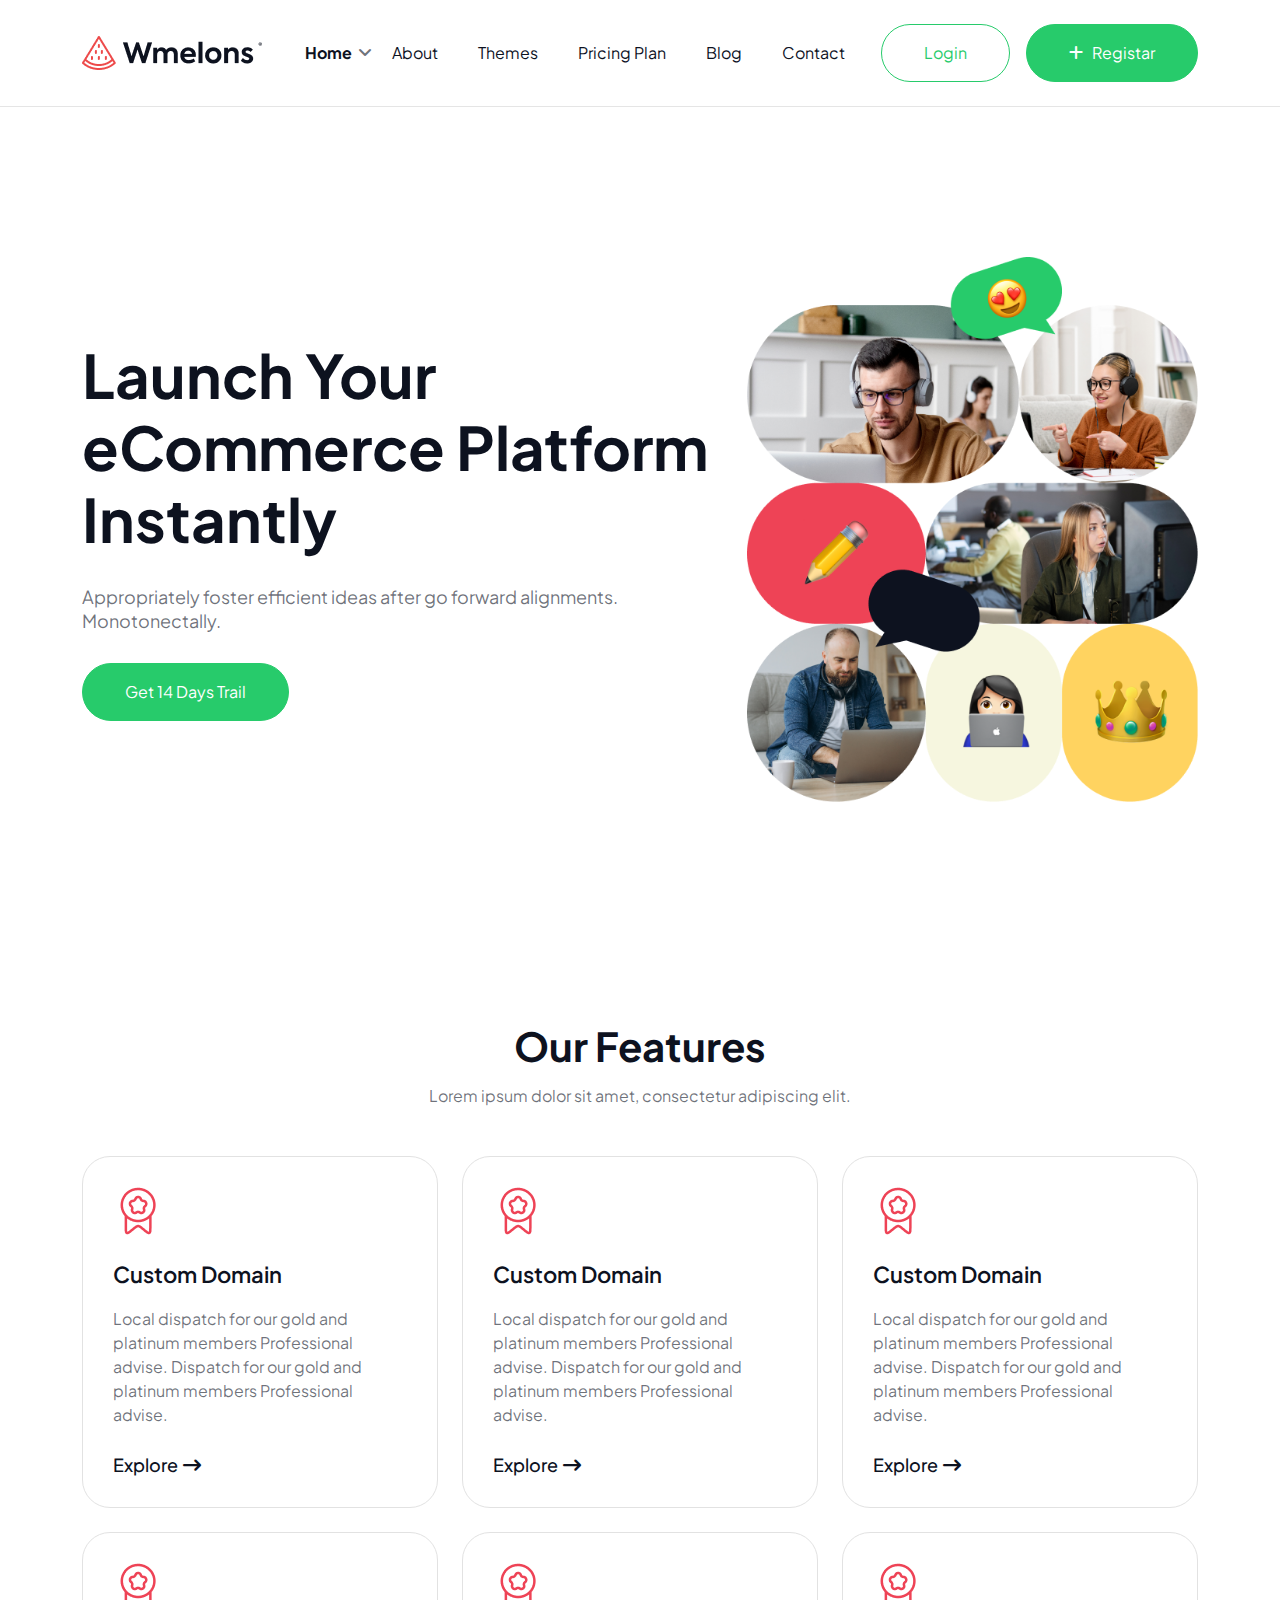
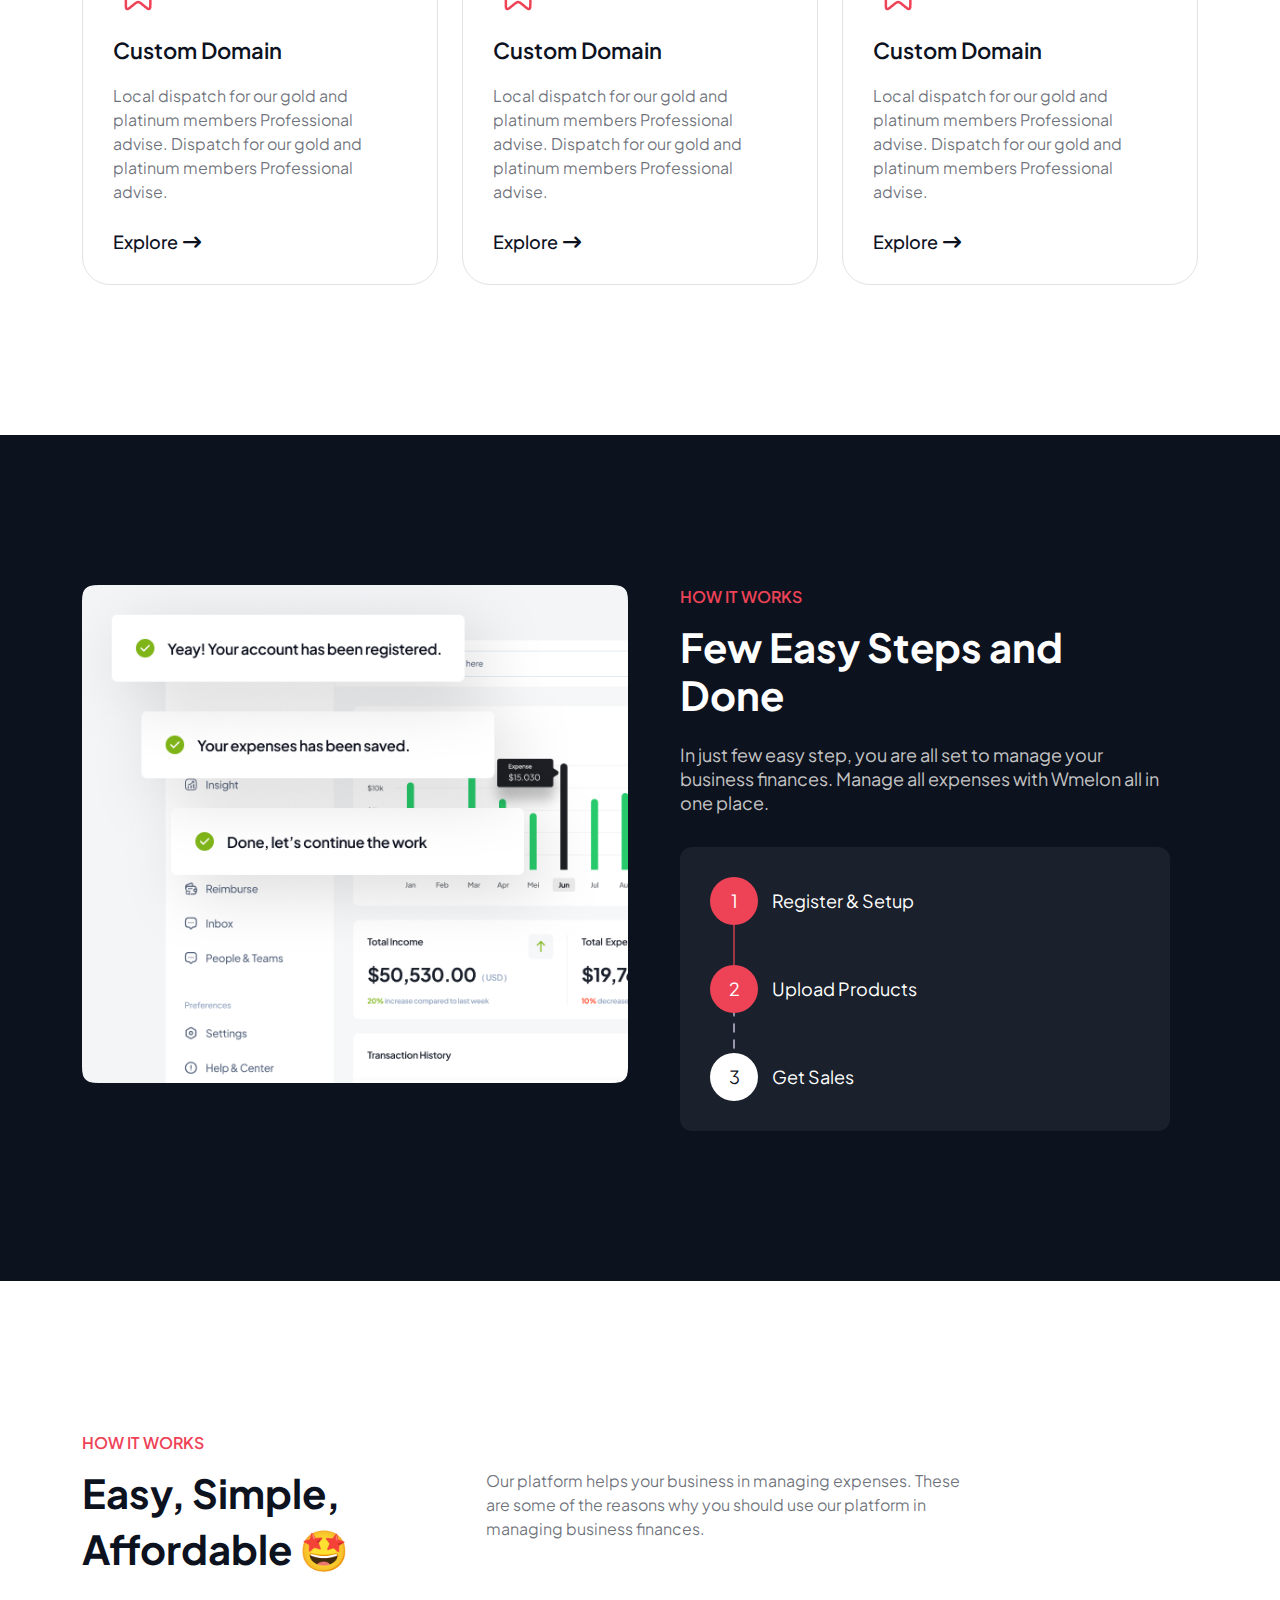
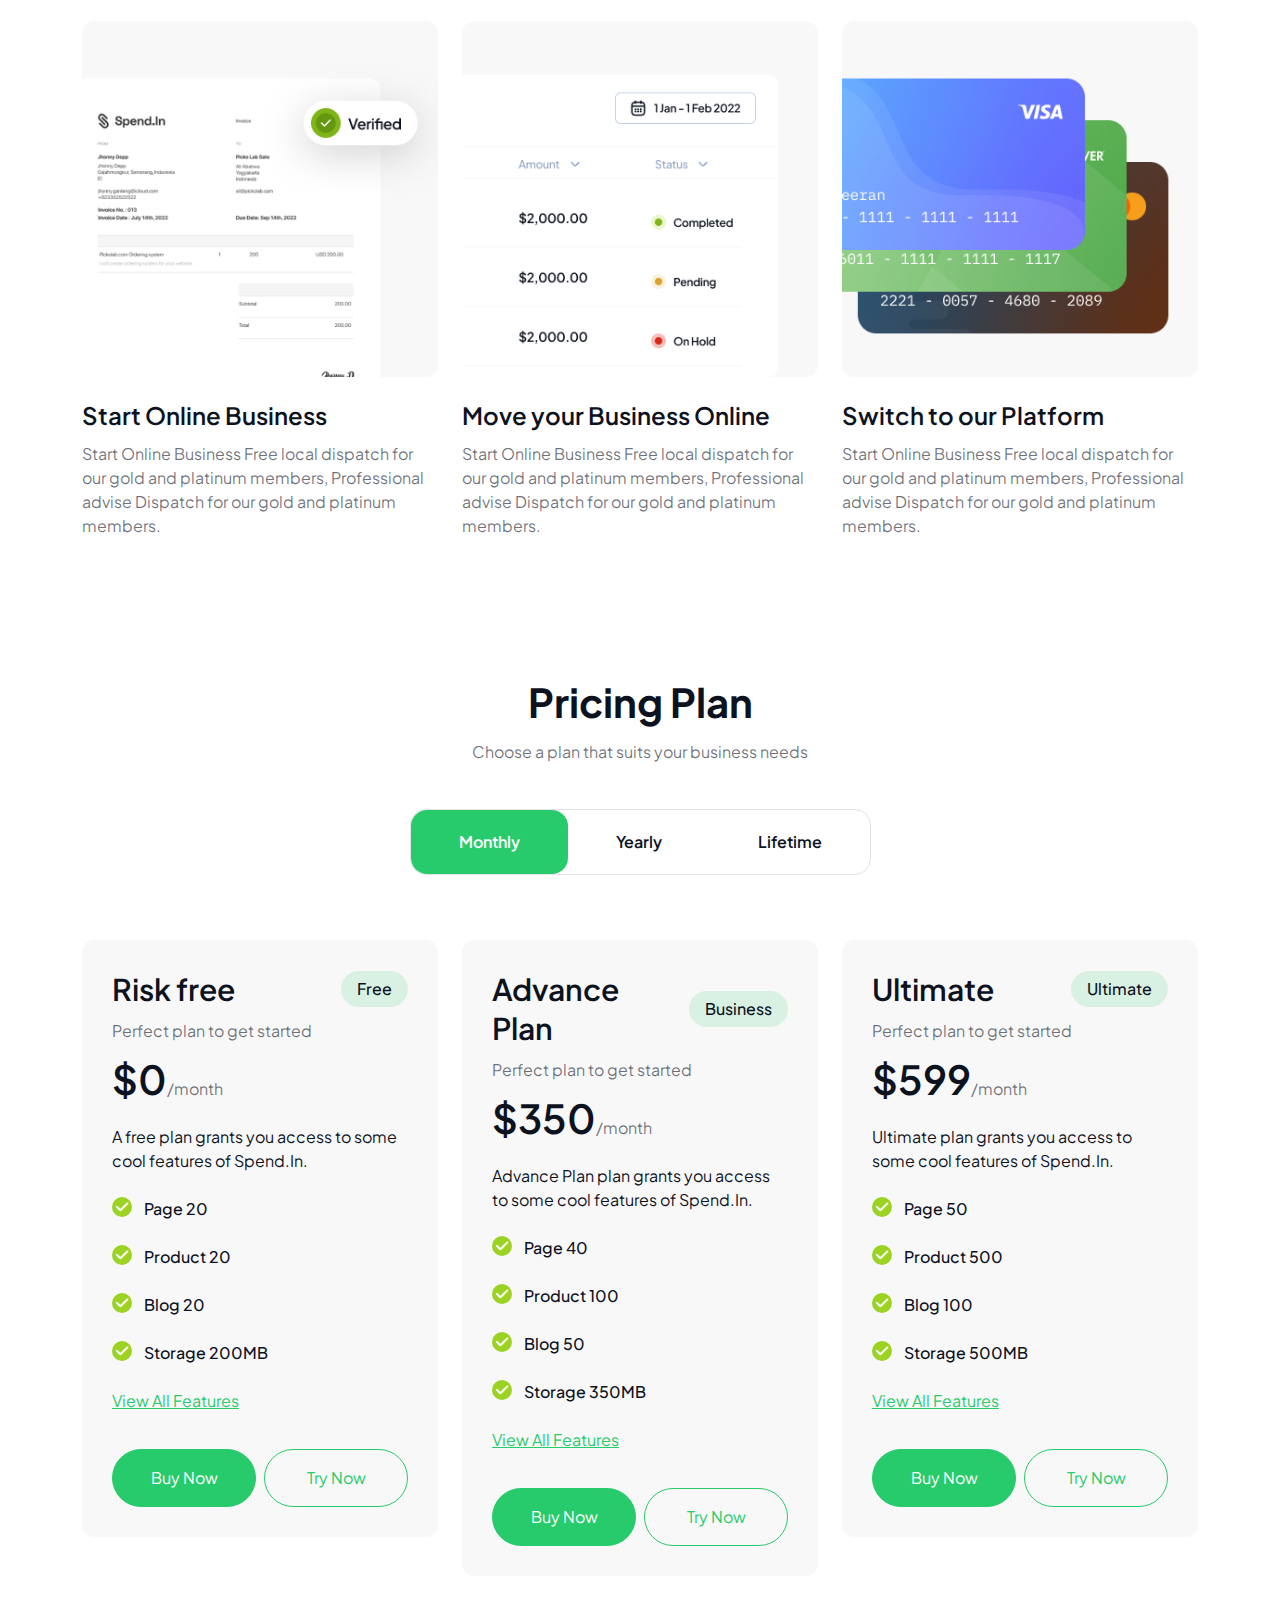
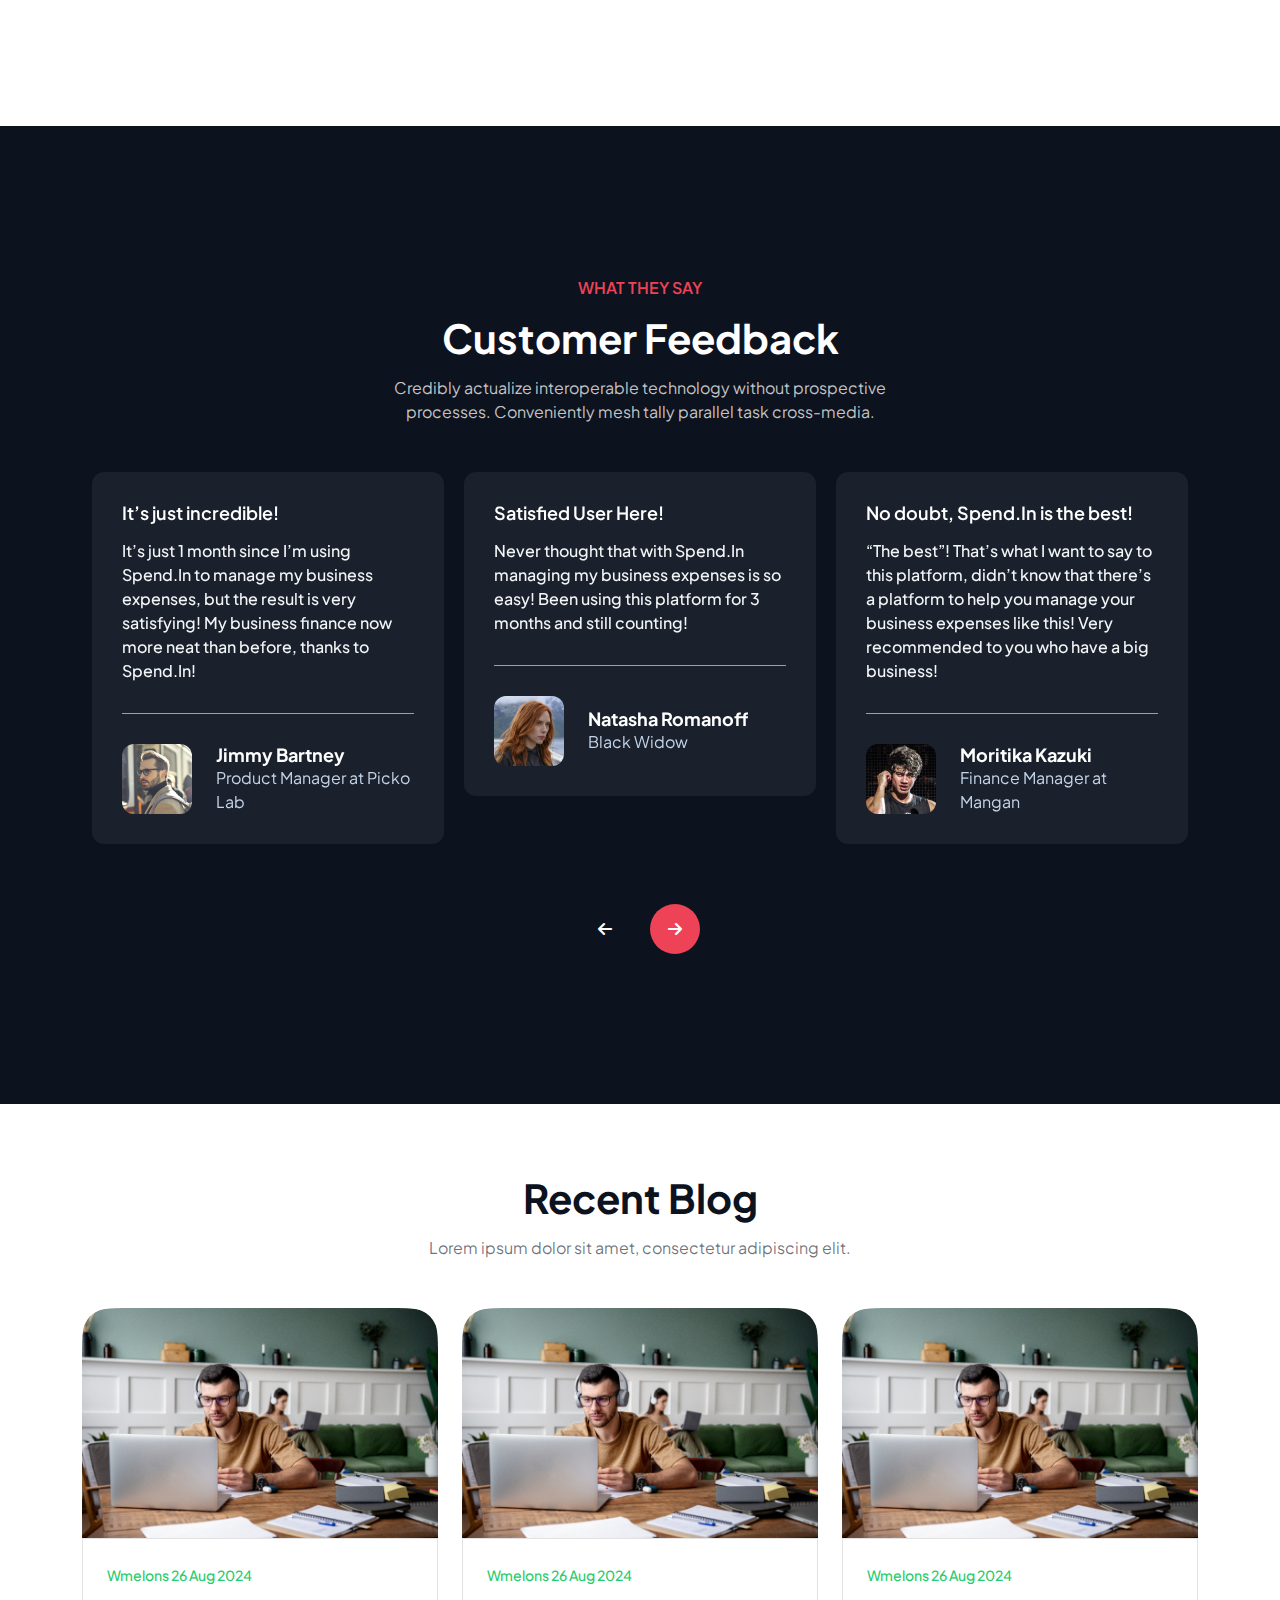
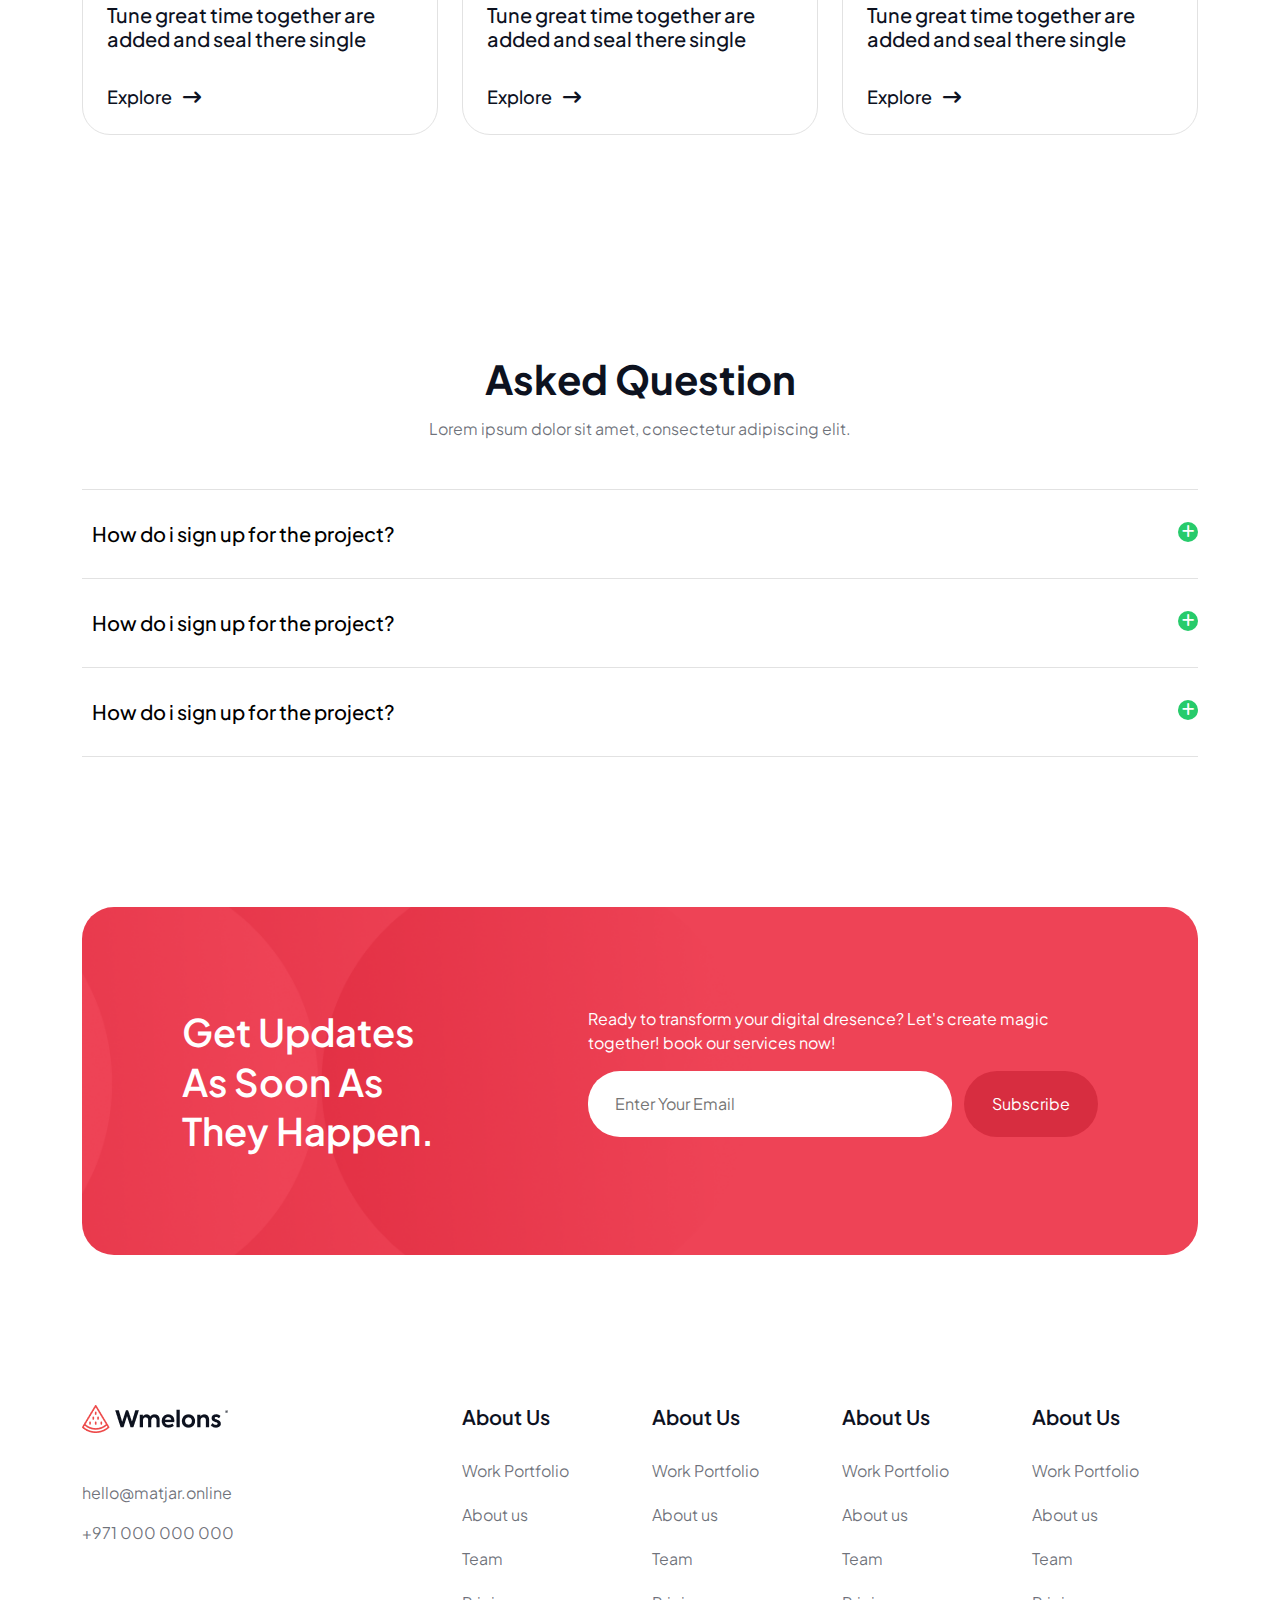
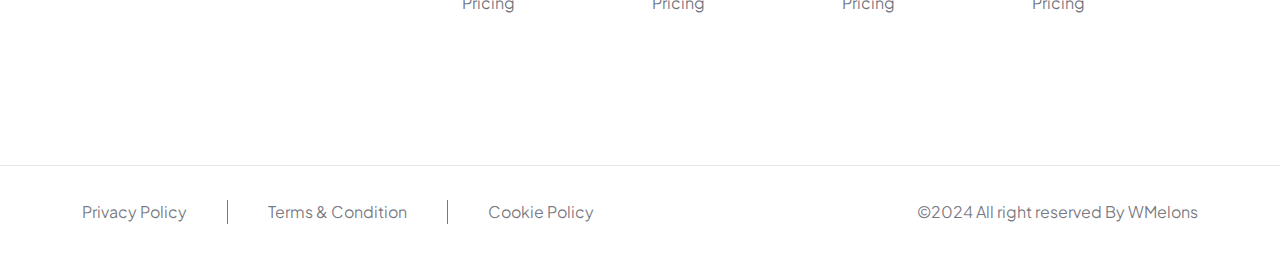
==== commit 749761a0: "done" ====
--- a/index.html
+++ b/index.html
@@ -13,16 +13,16 @@
 </head>
 <body>
     <header class="wmelons sticky-header">
-        <nav class="navbar wmelons-navbar navbar-expand-lg">
+        <nav class="navbar wmelons-navbar navbar-expand-xl">
             <div class="container custom-container gap-3">      
                 <div class="logo-wraper">
                     <a href="javascript:void(0)" class="logo">
                         <img src="./assets/images/logo.png" alt="Wmelons">
                     </a>
                 </div>
-                <div class="responsive-mobile-menu ms-auto d-lg-none">
+                <div class="responsive-mobile-menu ms-auto d-xl-none d-flex gap-2">
                     <button class="navbar-toggler bg-w" type="button" data-bs-toggle="collapse" data-bs-target="#listing-menu">
-                        <span class="navbar-toggler-icon"></span>
+                        <i class="fa-solid fa-bars"></i>
                     </button>
                     <a href="javascript:void(0)" class="click-nav-right-icon">
                         <i class="fas fa-ellipsis-v"></i>
@@ -129,7 +129,7 @@
             </div>
             <div class="features-body-wraper">
                 <div class="row g-4 mt-4">
-                    <div class="col-md-4">
+                    <div class="col-lg-4 col-sm-6">
                         <div class="single-features">
                             <div class="img">
                                 <img src="./assets/images/feature-img.png" alt="Feature">
@@ -144,7 +144,7 @@
                             </div>
                         </div>
                     </div>
-                    <div class="col-md-4">
+                    <div class="col-lg-4 col-sm-6">
                         <div class="single-features">
                             <div class="img">
                                 <img src="./assets/images/feature-img.png" alt="Feature">
@@ -159,7 +159,7 @@
                             </div>
                         </div>
                     </div>
-                    <div class="col-md-4">
+                    <div class="col-lg-4 col-sm-6">
                         <div class="single-features">
                             <div class="img">
                                 <img src="./assets/images/feature-img.png" alt="Feature">
@@ -174,7 +174,7 @@
                             </div>
                         </div>
                     </div>
-                    <div class="col-md-4">
+                    <div class="col-lg-4 col-sm-6">
                         <div class="single-features">
                             <div class="img">
                                 <img src="./assets/images/feature-img.png" alt="Feature">
@@ -189,7 +189,7 @@
                             </div>
                         </div>
                     </div>
-                    <div class="col-md-4">
+                    <div class="col-lg-4 col-sm-6">
                         <div class="single-features">
                             <div class="img">
                                 <img src="./assets/images/feature-img.png" alt="Feature">
@@ -204,7 +204,7 @@
                             </div>
                         </div>
                     </div>
-                    <div class="col-md-4">
+                    <div class="col-lg-4 col-sm-6">
                         <div class="single-features">
                             <div class="img">
                                 <img src="./assets/images/feature-img.png" alt="Feature">
@@ -227,13 +227,13 @@
      <div class="easy-steps wmelons sec-p-top sec-p-bot black-bg">
         <div class="container">
             <div class="row g-4">
-                <div class="col-md-6">
+                <div class="col-lg-6">
                     <div class="img-part">
-                        <img src="./assets/images/easy-steps.png" alt="Easy Steps">
-                    </div>
-                </div>
-                <div class="col-md-6">
-                    <div class="easy-steps-wraper mx-md-auto">
+                        <img src="./assets/images/easy-steps.png" class="img-fluid w-100" alt="Easy Steps">
+                    </div>
+                </div>
+                <div class="col-lg-6">
+                    <div class="easy-steps-wraper mx-lg-auto">
                         <div class="heading-top-text">How It Works</div>
                         <h2 class="second-head">Few Easy Steps and Done</h2>
                         <p class="pera">In just few easy step, you are all set to manage your business finances. Manage all expenses with Wmelon  all in one place.</p>
@@ -262,7 +262,7 @@
             </div>
             <div class="card-wraper">
                 <div class="row g-4 mt-4">
-                    <div class="col-md-4">
+                    <div class="col-lg-4 col-md-6">
                         <div class="single-why-use-card">
                             <div class="img">
                                 <img src="./assets/images/card1.png" alt="Why Use Wmelons">
@@ -273,7 +273,7 @@
                             </div>
                         </div>
                     </div>
-                    <div class="col-md-4">
+                    <div class="col-lg-4 col-md-6">
                         <div class="single-why-use-card">
                             <div class="img">
                                 <img src="./assets/images/card3.png" alt="Why Use Wmelons">
@@ -284,7 +284,7 @@
                             </div>
                         </div>
                     </div>
-                    <div class="col-md-4">
+                    <div class="col-lg-4 col-md-6">
                         <div class="single-why-use-card">
                             <div class="img">
                                 <img src="./assets/images/card2.png" alt="Why Use Wmelons">
@@ -313,7 +313,7 @@
                 <div class="price-single-plan-wraper tab-content">
                     <div class="monthly-wraper tab-pane fade show active" id="monthly">
                         <div class="row g-4">
-                            <div class="col-md-4">
+                            <div class="col-lg-4 col-md-6">
                                 <div class="single-price-plan">
                                     <div class="plan-head">
                                         <h4 class="plan-title">Risk free</h4>
@@ -339,7 +339,7 @@
                                     </div>
                                 </div>
                             </div>
-                            <div class="col-md-4">
+                            <div class="col-lg-4 col-md-6">
                                 <div class="single-price-plan">
                                     <div class="plan-head">
                                         <h4 class="plan-title">Advance Plan</h4>
@@ -365,7 +365,7 @@
                                     </div>
                                 </div>
                             </div>
-                            <div class="col-md-4">
+                            <div class="col-lg-4 col-md-6">
                                 <div class="single-price-plan">
                                     <div class="plan-head">
                                         <h4 class="plan-title">Ultimate</h4>
@@ -395,7 +395,7 @@
                     </div>
                     <div class="monthly-wraper tab-pane fade" id="yearly">
                         <div class="row g-4">
-                            <div class="col-md-4">
+                            <div class="col-lg-4 col-md-6">
                                 <div class="single-price-plan">
                                     <div class="plan-head">
                                         <h4 class="plan-title">Risk free</h4>
@@ -421,7 +421,7 @@
                                     </div>
                                 </div>
                             </div>
-                            <div class="col-md-4">
+                            <div class="col-lg-4 col-md-6">
                                 <div class="single-price-plan">
                                     <div class="plan-head">
                                         <h4 class="plan-title">Advance Plan</h4>
@@ -447,7 +447,7 @@
                                     </div>
                                 </div>
                             </div>
-                            <div class="col-md-4">
+                            <div class="col-lg-4 col-md-6">
                                 <div class="single-price-plan">
                                     <div class="plan-head">
                                         <h4 class="plan-title">Ultimate</h4>
@@ -477,7 +477,7 @@
                     </div>
                     <div class="monthly-wraper tab-pane fade" id="lifetime">
                         <div class="row g-4">
-                            <div class="col-md-4">
+                            <div class="col-lg-4 col-md-6">
                                 <div class="single-price-plan">
                                     <div class="plan-head">
                                         <h4 class="plan-title">Risk free</h4>
@@ -503,7 +503,7 @@
                                     </div>
                                 </div>
                             </div>
-                            <div class="col-md-4">
+                            <div class="col-lg-4 col-md-6">
                                 <div class="single-price-plan">
                                     <div class="plan-head">
                                         <h4 class="plan-title">Advance Plan</h4>
@@ -529,7 +529,7 @@
                                     </div>
                                 </div>
                             </div>
-                            <div class="col-md-4">
+                            <div class="col-lg-4 col-md-6">
                                 <div class="single-price-plan">
                                     <div class="plan-head">
                                         <h4 class="plan-title">Ultimate</h4>
@@ -570,7 +570,7 @@
                 <p class="pera">Credibly actualize interoperable technology without prospective processes. Conveniently mesh tally parallel task cross-media.
                 </p>
             </div>
-            <div class="feedback-wraper d-flex gap-3 mt-5 global-slick-init" data-slidestoshow="3" data-slidetoscroll="3" data-autoplay="5000" data-infinite="true" data-speed="2000" data-arrows="true" data-appendarrows=".arrow-icons" data-prevarrow="<div class='prev-icon'><i class='fa-solid fa-arrow-left'></i></div>" data-nextarrow="<div class='next-icon'><i class='fa-solid fa-arrow-right'></i></div>">
+            <div class="feedback-wraper d-flex gap-3 mt-5 global-slick-init" data-slidestoshow="3" data-autoplay="5000" data-infinite="true" data-speed="2000" data-arrows="true" data-appendarrows=".arrow-icons" data-prevarrow="<div class='prev-icon'><i class='fa-solid fa-arrow-left'></i></div>" data-nextarrow="<div class='next-icon'><i class='fa-solid fa-arrow-right'></i></div>" data-responsive='[{"breakpoint": 991,"settings": {"slidesToShow": 2}}, {"breakpoint": 768,"settings": {"slidesToShow": 1}}]'>
                 <div class="single-feedback flex-1">
                     <h5 class="title">It’s just incredible!</h5>
                     <div class="pera">It’s just 1 month since I’m using Spend.In to manage my business expenses, but the result is very satisfying! My business finance now more neat than before, thanks to Spend.In!</div>
@@ -638,7 +638,7 @@
                 <p class="pera text-center">Lorem ipsum dolor sit amet, consectetur adipiscing elit.</p>
                 <div class="blog-wraper">
                     <div class="row g-4 mt-4">
-                        <div class="col-md-4">
+                        <div class="col-lg-4 col-md-6">
                             <div class="single-blog">
                                 <div class="blog-head">
                                     <img src="./assets/images/blog.png" alt="blog" class="img-fluid">
@@ -652,7 +652,7 @@
                                 </div>
                             </div>
                         </div>
-                        <div class="col-md-4">
+                        <div class="col-lg-4 col-md-6">
                             <div class="single-blog">
                                 <div class="blog-head">
                                     <img src="./assets/images/blog.png" alt="blog" class="img-fluid">
@@ -666,7 +666,7 @@
                                 </div>
                             </div>
                         </div>
-                        <div class="col-md-4">
+                        <div class="col-lg-4 col-md-6">
                             <div class="single-blog">
                                 <div class="blog-head">
                                     <img src="./assets/images/blog.png" alt="blog" class="img-fluid">
@@ -693,7 +693,7 @@
             </div>
             <div class="faq-wraper accordion mt-5">
                 <div class="single-faq-item">
-                    <div class="faq-header-wraper" data-bs-toggle="collapse" data-bs-target="#faq1">
+                    <div class="faq-header-wraper" data-faq-target="#faq1">
                         <h2>How do i sign up for the project?</h2><div class="icon"><i class="fa-solid fa-plus"></i></div>
                     </div>
                     <div class="faq-body-wraper accordion-collapse collapse" id="faq1">
@@ -701,7 +701,7 @@
                     </div>
                 </div>
                 <div class="single-faq-item">
-                    <div class="faq-header-wraper" data-bs-toggle="collapse" data-bs-target="#faq2">
+                    <div class="faq-header-wraper" data-faq-target="#faq2">
                         <h2>How do i sign up for the project?</h2><div class="icon"><i class="fa-solid fa-plus"></i></div>
                     </div>
                     <div class="faq-body-wraper accordion-collapse collapse" id="faq2">
@@ -709,7 +709,7 @@
                     </div>
                 </div>
                 <div class="single-faq-item">
-                    <div class="faq-header-wraper" data-bs-toggle="collapse" data-bs-target="#faq3">
+                    <div class="faq-header-wraper" data-faq-target="#faq3">
                         <h2>How do i sign up for the project?</h2><div class="icon"><i class="fa-solid fa-plus"></i></div>
                     </div>
                     <div class="faq-body-wraper accordion-collapse collapse" id="faq3">
@@ -741,64 +741,64 @@
             <div class="container">
                 <div class="footer-area-wraper">
                     <div class="footer-area-top sec-p-top sec-p-bot">
-                        <div class="footer-area-logo-widget">
-                            <div class="footer-widget widget">
-                            <div class="footer-content-logo">
-                                    <a href="javascript:void(0)"><img src="./assets/images/footer-logo.png" alt="wmelons"></a>
-                            </div> 
-                            <div class="footer-widget-inner mt-5">
-                                    <ul class="mt-3">
-                                        <li class="mb-3">hello@matjar.online</li>
-                                        <li>+971 000 000 000</li>
+                        <div class="row g-4">
+                            <div class="col-lg-4 col-md-3 col-sm-6">
+                                <div class="footer-area-logo-widget">
+                                    <div class="footer-widget widget">
+                                    <div class="footer-content-logo">
+                                            <a href="javascript:void(0)"><img src="./assets/images/footer-logo.png" alt="wmelons"></a>
+                                    </div> 
+                                    <div class="footer-widget-inner mt-5">
+                                            <ul class="mt-3">
+                                                <li class="mb-3">hello@matjar.online</li>
+                                                <li>+971 000 000 000</li>
+                                            </ul>
+                                    </div>
+                                    </div>
+                                </div>
+                            </div>
+                            <div class="col-lg-2 col-md-3 col-sm-6">
+                                <div class="about-us link-list footer-widget widget">
+                                    <h4 class="footer-widget-title">About Us</h4>
+                                    <ul>
+                                        <li><a href="javascript:void(0)">Work Portfolio</a></li>
+                                        <li><a href="javascript:void(0)">About us</a></li>
+                                        <li><a href="javascript:void(0)">Team</a></li>
+                                        <li><a href="javascript:void(0)">Pricing</a></li>
                                     </ul>
-                            </div>
-                            </div>
-                        </div>
-                        <div class="footer-area-menu-widget">
-                            <div class="row g-4">
-                                <div class="col-xl-3">
-                                    <div class="about-us link-list footer-widget widget">
-                                        <h4 class="footer-widget-title">About Us</h4>
-                                        <ul>
-                                            <li><a href="javascript:void(0)">Work Portfolio</a></li>
-                                            <li><a href="javascript:void(0)">About us</a></li>
-                                            <li><a href="javascript:void(0)">Team</a></li>
-                                            <li><a href="javascript:void(0)">Pricing</a></li>
-                                        </ul>
-                                    </div>
-                                </div>
-                                <div class="col-xl-3">
-                                    <div class="about-us link-list footer-widget widget">
-                                        <h4 class="footer-widget-title">About Us</h4>
-                                        <ul>
-                                            <li><a href="javascript:void(0)">Work Portfolio</a></li>
-                                            <li><a href="javascript:void(0)">About us</a></li>
-                                            <li><a href="javascript:void(0)">Team</a></li>
-                                            <li><a href="javascript:void(0)">Pricing</a></li>
-                                        </ul>
-                                    </div>
-                                </div>
-                                <div class="col-xl-3">
-                                    <div class="about-us link-list footer-widget widget">
-                                        <h4 class="footer-widget-title">About Us</h4>
-                                        <ul>
-                                            <li><a href="javascript:void(0)">Work Portfolio</a></li>
-                                            <li><a href="javascript:void(0)">About us</a></li>
-                                            <li><a href="javascript:void(0)">Team</a></li>
-                                            <li><a href="javascript:void(0)">Pricing</a></li>
-                                        </ul>
-                                    </div>
-                                </div>
-                                <div class="col-xl-3">
-                                    <div class="about-us link-list footer-widget widget">
-                                        <h4 class="footer-widget-title">About Us</h4>
-                                        <ul>
-                                            <li><a href="javascript:void(0)">Work Portfolio</a></li>
-                                            <li><a href="javascript:void(0)">About us</a></li>
-                                            <li><a href="javascript:void(0)">Team</a></li>
-                                            <li><a href="javascript:void(0)">Pricing</a></li>
-                                        </ul>
-                                    </div>
+                                </div>
+                            </div>
+                            <div class="col-lg-2 col-md-3 col-sm-6">
+                                <div class="about-us link-list footer-widget widget">
+                                    <h4 class="footer-widget-title">About Us</h4>
+                                    <ul>
+                                        <li><a href="javascript:void(0)">Work Portfolio</a></li>
+                                        <li><a href="javascript:void(0)">About us</a></li>
+                                        <li><a href="javascript:void(0)">Team</a></li>
+                                        <li><a href="javascript:void(0)">Pricing</a></li>
+                                    </ul>
+                                </div>
+                            </div>
+                            <div class="col-lg-2 col-md-3 col-sm-6">
+                                <div class="about-us link-list footer-widget widget">
+                                    <h4 class="footer-widget-title">About Us</h4>
+                                    <ul>
+                                        <li><a href="javascript:void(0)">Work Portfolio</a></li>
+                                        <li><a href="javascript:void(0)">About us</a></li>
+                                        <li><a href="javascript:void(0)">Team</a></li>
+                                        <li><a href="javascript:void(0)">Pricing</a></li>
+                                    </ul>
+                                </div>
+                            </div>
+                            <div class="col-lg-2 col-md-3 col-sm-6">
+                                <div class="about-us link-list footer-widget widget">
+                                    <h4 class="footer-widget-title">About Us</h4>
+                                    <ul>
+                                        <li><a href="javascript:void(0)">Work Portfolio</a></li>
+                                        <li><a href="javascript:void(0)">About us</a></li>
+                                        <li><a href="javascript:void(0)">Team</a></li>
+                                        <li><a href="javascript:void(0)">Pricing</a></li>
+                                    </ul>
                                 </div>
                             </div>
                         </div>
--- a/assets/css/style.css
+++ b/assets/css/style.css
@@ -155,6 +155,47 @@
   padding: 24px 0;
   border-bottom: 1px solid rgba(0, 0, 0, 0.1019607843);
 }
+.wmelons-navbar .responsive-mobile-menu .navbar-toggler {
+  -ms-flex-negative: 0;
+      flex-shrink: 0;
+  padding: 0;
+  height: 30px;
+  width: 30px;
+  font-size: 16px;
+  color: var(--color-3);
+  border: 1px solid var(--color-3);
+  border-radius: 50%;
+  display: -webkit-box;
+  display: -ms-flexbox;
+  display: flex;
+  -webkit-box-pack: center;
+      -ms-flex-pack: center;
+          justify-content: center;
+  -webkit-box-align: center;
+      -ms-flex-align: center;
+          align-items: center;
+}
+.wmelons-navbar .responsive-mobile-menu .click-nav-right-icon {
+  height: 30px;
+  width: 30px;
+  font-size: 16px;
+  color: var(--color-3);
+  border: 1px solid var(--color-3);
+  border-radius: 50%;
+  display: -webkit-box;
+  display: -ms-flexbox;
+  display: flex;
+  -webkit-box-pack: center;
+      -ms-flex-pack: center;
+          justify-content: center;
+  -webkit-box-align: center;
+      -ms-flex-align: center;
+          align-items: center;
+}
+.wmelons-navbar .responsive-mobile-menu .navbar-toggler:focus {
+  -webkit-box-shadow: none;
+          box-shadow: none;
+}
 .wmelons-navbar .navbar-nav li {
   padding: 10px 20px;
   position: relative;
@@ -173,6 +214,9 @@
 .wmelons-navbar .navbar-nav li.menu-item-has-children:hover .sub-menu {
   visibility: visible;
   opacity: 1;
+}
+.wmelons-navbar .navbar-nav li.menu-item-has-children:hover .sub-menu li a {
+  color: var(--color-1);
 }
 .wmelons-navbar .navbar-nav li.menu-item-has-children:hover::after {
   color: var(--color-3);
@@ -181,11 +225,20 @@
   position: absolute;
   top: 100%;
   background: #fff;
-  border: 1px solid #000;
+  border: 1px solid var(--color-6);
+  border-radius: 8px;
+  z-index: 22;
   visibility: hidden;
   opacity: 0;
   -webkit-transition: all 0.3s ease-in-out;
   transition: all 0.3s ease-in-out;
+}
+.wmelons-navbar .navbar-nav li.menu-item-has-children .sub-menu li a {
+  font-weight: 500;
+  color: var(--color-1);
+}
+.wmelons-navbar .navbar-nav li.menu-item-has-children .sub-menu li:hover a {
+  color: var(--color-3);
 }
 .wmelons-navbar .navbar-nav li.menu-item-has-children::after {
   content: "\f107";
@@ -505,6 +558,9 @@
   text-decoration: underline;
   margin-top: 24px;
 }
+.wmelons.pricing-plans .price-plans-wraper .single-price-plan .plan-foot-btn-wraper .cmn-btn {
+  padding: 16px;
+}
 
 .wmelons.customer-feedback .customer-feedback-head {
   max-width: 568px;
@@ -578,6 +634,11 @@
   color: var(--color-1);
   font-size: 18px;
   font-weight: 500;
+  -webkit-transition: all 0.3s ease-in-out;
+  transition: all 0.3s ease-in-out;
+}
+.wmelons.recent-blog .single-blog .bolg-body .blog-foot .blog-btn:hover {
+  color: var(--color-3);
 }
 
 .wmelons.faq .single-faq-item .faq-header-wraper {
@@ -598,6 +659,8 @@
   color: #000000;
 }
 .wmelons.faq .single-faq-item .faq-header-wraper .icon {
+  -ms-flex-negative: 0;
+      flex-shrink: 0;
   height: 20px;
   width: 20px;
   display: -webkit-box;
@@ -633,8 +696,6 @@
   display: -ms-flexbox;
   display: flex;
   gap: 30px;
-  -ms-flex-wrap: wrap;
-      flex-wrap: wrap;
   -webkit-box-pack: justify;
       -ms-flex-pack: justify;
           justify-content: space-between;
@@ -826,8 +887,16 @@
   color: #141414;
   font-weight: 600;
 }
-.wmelons.login-reg .custom-label:has(+ .custom-input) {
+.wmelons.login-reg .custom-label:has(+ .custom-input), .wmelons.login-reg .custom-label:has(+ .input-with-icon) {
   margin-bottom: 10px;
+}
+.wmelons.login-reg .input-with-icon {
+  position: relative;
+}
+.wmelons.login-reg .input-with-icon .icon {
+  position: absolute;
+  bottom: 18px;
+  right: 14px;
 }
 .wmelons.login-reg .custom-input {
   padding: 16px 22px;
@@ -938,29 +1007,31 @@
   font-weight: 500;
 }
 
+.wmelons.order-price-plan .login-massage {
+  padding: 24px;
+  background: rgba(39, 203, 107, 0.0705882353);
+  border-radius: 16px;
+  text-align: center;
+}
+.wmelons.order-price-plan .wmelons.pricing-plans.style-two {
+  max-width: 405px;
+}
+.wmelons.order-price-plan .wmelons.pricing-plans.style-two .single-plan-sub-head {
+  font-size: 24px;
+  line-height: 1.3;
+}
+
 /* Footer Part */
-.wmelons.footer-area .footer-area-top {
-  display: -webkit-box;
-  display: -ms-flexbox;
-  display: flex;
-  gap: 30px;
-  -webkit-box-pack: justify;
-      -ms-flex-pack: justify;
-          justify-content: space-between;
-}
-.wmelons.footer-area .footer-area-top .footer-area-menu-widget {
-  max-width: 730px;
-}
-.wmelons.footer-area .footer-area-top .footer-area-menu-widget .link-list {
+.wmelons.footer-area .footer-area-top .link-list {
   min-width: 230px;
 }
-.wmelons.footer-area .footer-area-top .footer-area-menu-widget .link-list .footer-widget-title {
+.wmelons.footer-area .footer-area-top .link-list .footer-widget-title {
   font-weight: 600;
   font-size: 20px;
   color: var(--color-1);
   margin-bottom: 30px;
 }
-.wmelons.footer-area .footer-area-top .footer-area-menu-widget .link-list ul {
+.wmelons.footer-area .footer-area-top .link-list ul {
   display: -webkit-box;
   display: -ms-flexbox;
   display: flex;
@@ -970,7 +1041,7 @@
           flex-direction: column;
   gap: 20px;
 }
-.wmelons.footer-area .footer-area-top .footer-area-menu-widget .link-list ul li a {
+.wmelons.footer-area .footer-area-top .link-list ul li a {
   color: var(--color-2);
 }
 .wmelons.footer-area .footer-area-bottom {
--- a/assets/css/responsive.css
+++ b/assets/css/responsive.css
@@ -3,20 +3,152 @@
 
 }
 @media only screen and (max-width: 1199.98px) {
-    
+    /*padding*/
+    .sec-p-top {
+        padding-top: 70px;
+    }
+    .sec-p-bot {
+        padding-bottom: 70px;
+    }
+    .sec-ph-top {
+        padding-top: 35px;
+    }
+    .sec-ph-bot {
+        padding-bottom: 35px;
+    }
+    /*Navbar*/
+    .wmelons-navbar .custom-container {
+        position: relative;
+    }
+    .wmelons-navbar .navbar-right-content {
+        position: absolute;
+        top: calc(100% + 30px);
+        right: 20px;
+        background: #fff;
+        padding: 20px;
+        border-radius: 12px;
+        z-index: 999;
+        visibility: hidden;
+        opacity: 0;
+        transition: all .3s ease-in-out;
+        &.show-nav-content {
+            visibility: visible;
+            opacity: 1;
+        }
+    }
+    .wmelons-navbar .navbar-nav li {
+        width: fit-content;
+    }
+    /*Banner Part*/
+    .wmelons{
+        .main-heading {
+            font-size: 50px;
+        }
+        .second-head {
+            font-size: 30px;
+        }
+    }
+    /*Plan price part*/
+    .wmelons.pricing-plans .price-plans-wraper .single-price-plan {
+        .plan-head .plan-title {
+            font-size: 20px;          
+        }
+        .price span {
+            font-size: 20px;
+        }
+    }
+    /* About page */
+    .wmelons.commitments .title {
+        font-size: 30px;
+    }
+    /*Blog Details page*/
+    .wmelons.blog-details .blog-details-wraper .blog-details-body p:has(+ p){
+        margin-bottom: 30px;
+    }
+    .wmelons.blog-details .blog-details-wraper .share-tag .title {
+        font-size: 20px;
+    }
 }
 @media only screen and (max-width: 991.98px) {
-    
+    .wmelons.get-updates .get-update-wraper {
+        padding: 30px;
+    }
+    /*Blog Details page*/
+    .wmelons.blog-details .blog-details-wraper .share-tag {
+        margin-top: 50px;
+        gap: 40px;
+        flex-wrap: wrap;
+    }
+    .wmelons.blog-details .blog-details-wraper .share-tag .share a {
+        width: 40px;
+        height: 40px;
+    }
+    .wmelons.blog-details .blog-details-wraper .share-tag .tags a {
+        padding: 10px 34px;
+    }
 }
 @media only screen and (max-width: 767.98px) {
-    
+    .wmelons.get-updates .get-update-wraper .get-update-inner {
+        flex-direction: column;
+    }
+    .wmelons.get-updates .get-update-wraper .get-update-inner .get-update-title {
+        font-size: 26px;
+    }
+    .wmelons.get-updates .get-update-wraper .get-update-inner .text-part .news-latter input {
+        padding: 12px 22px;
+    }
+    .wmelons.get-updates .get-update-wraper .get-update-inner .text-part .news-latter .subscribe-btn {
+        padding: 12px 22px;
+    }
 }
 @media only screen and (max-width: 575.98px) {
-    
+    /*padding*/
+    .sec-p-top {
+        padding-top: 40px;
+    }
+    .sec-p-bot {
+        padding-bottom: 40px;
+    }
+    .sec-ph-top {
+        padding-top: 20px;
+    }
+    .sec-ph-bot {
+        padding-bottom: 20px;
+    }
+    .wmelons.pricing-plans .price-plans-wraper .plan-btn {
+        padding: 14px 20px;
+    }
+    /* blog-detais */
+    .wmelons.blog-details .blog-details-wraper .blog-head-img .writer-date {
+        padding: 12px 10px;
+        font-size: 12px;
+        left: 8px;
+        bottom: -10px;
+    }
 }
 @media only screen and (max-width: 425.98px) {
-    
+    .wmelons .cmn-btn {
+        padding: 10px 26px;
+    }
+    .wmelons .main-heading {
+        font-size: 34px;
+    }
+    .wmelons .second-head {
+        font-size: 26px;
+    }
+    .wmelons.footer-area .footer-area-bottom ul {
+        gap: 20px;
+        flex-wrap: wrap;
+    }
+    .wmelons.footer-area .footer-area-bottom ul li:not(:last-child) a {
+        padding-right: 20px;
+    }
 }
-@media only screen and (max-width: 320.98px) {
-    
+@media only screen and (max-width: 375.98px) {
+    .wmelons.login-reg .svae-forget {
+        flex-wrap: wrap;
+    }
+    .wmelons.login-reg .login-page .name-wraper {
+        flex-direction: column;
+    }
 }
